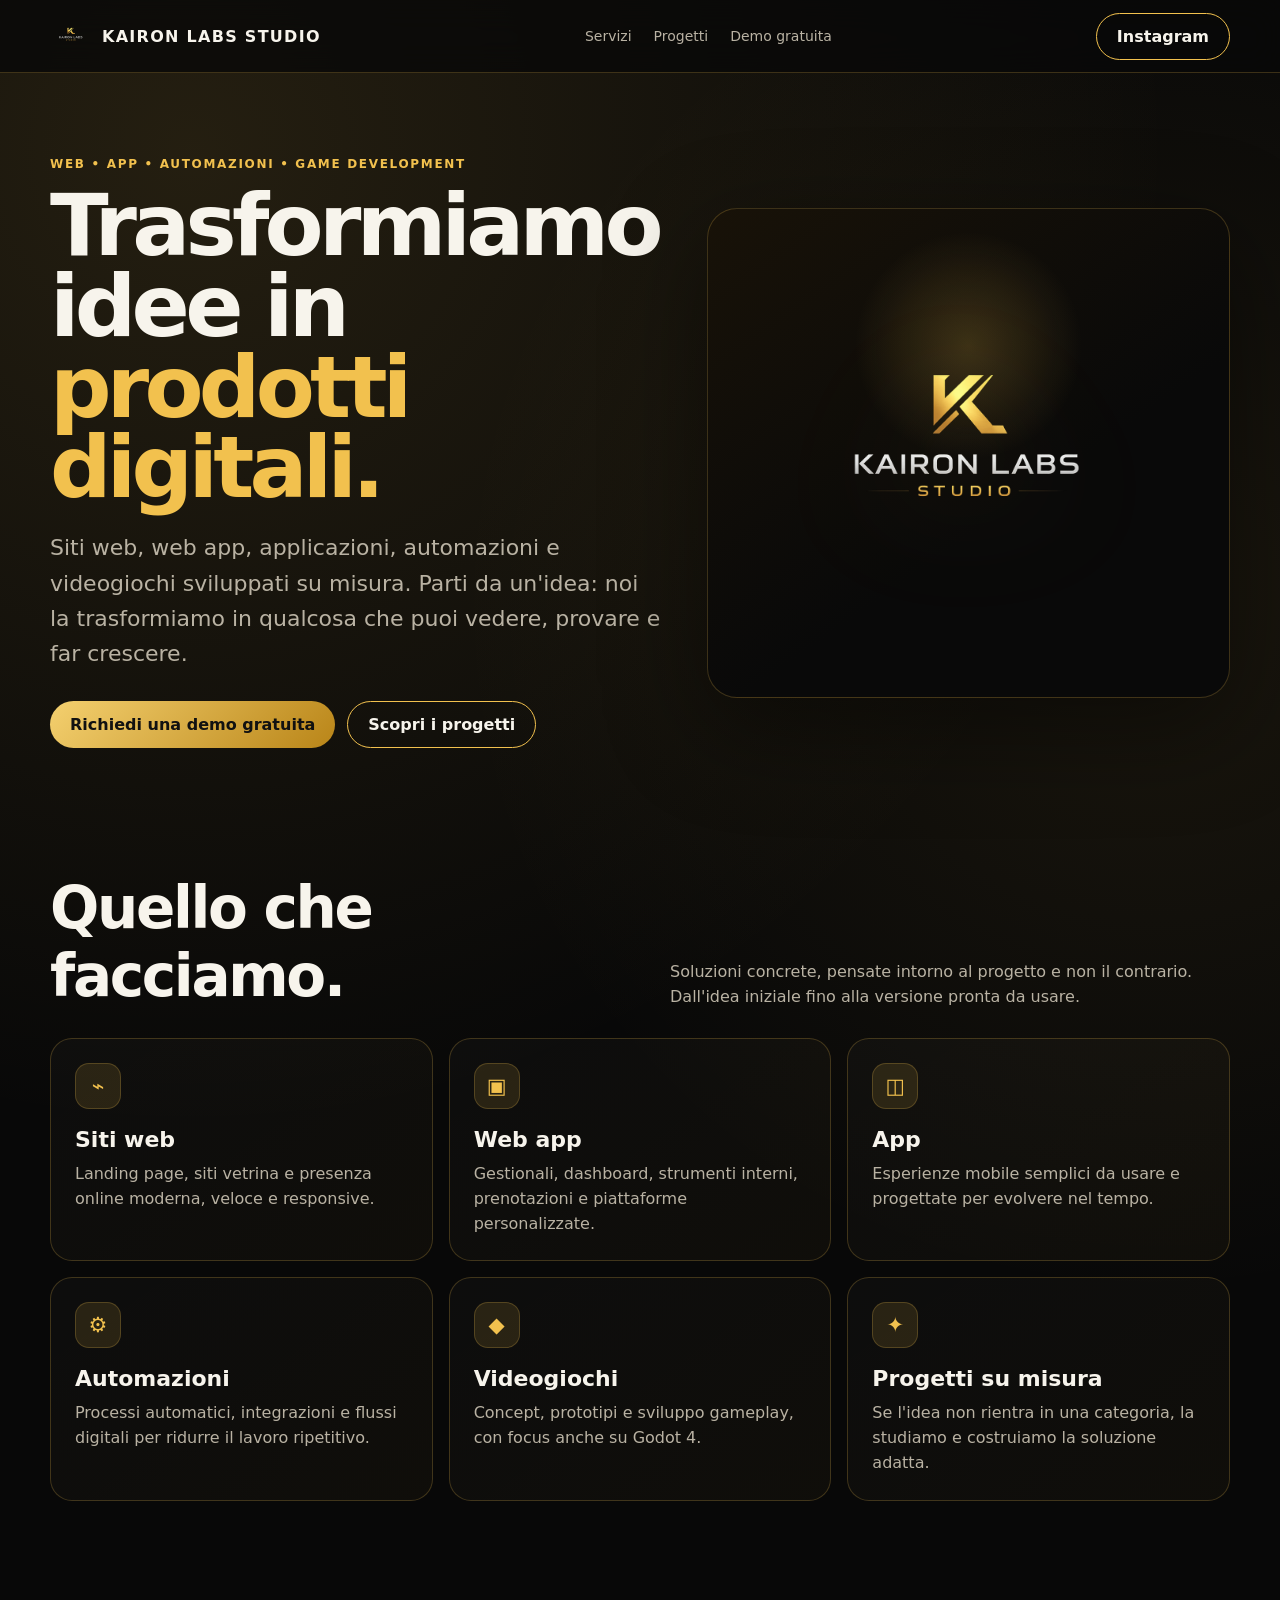
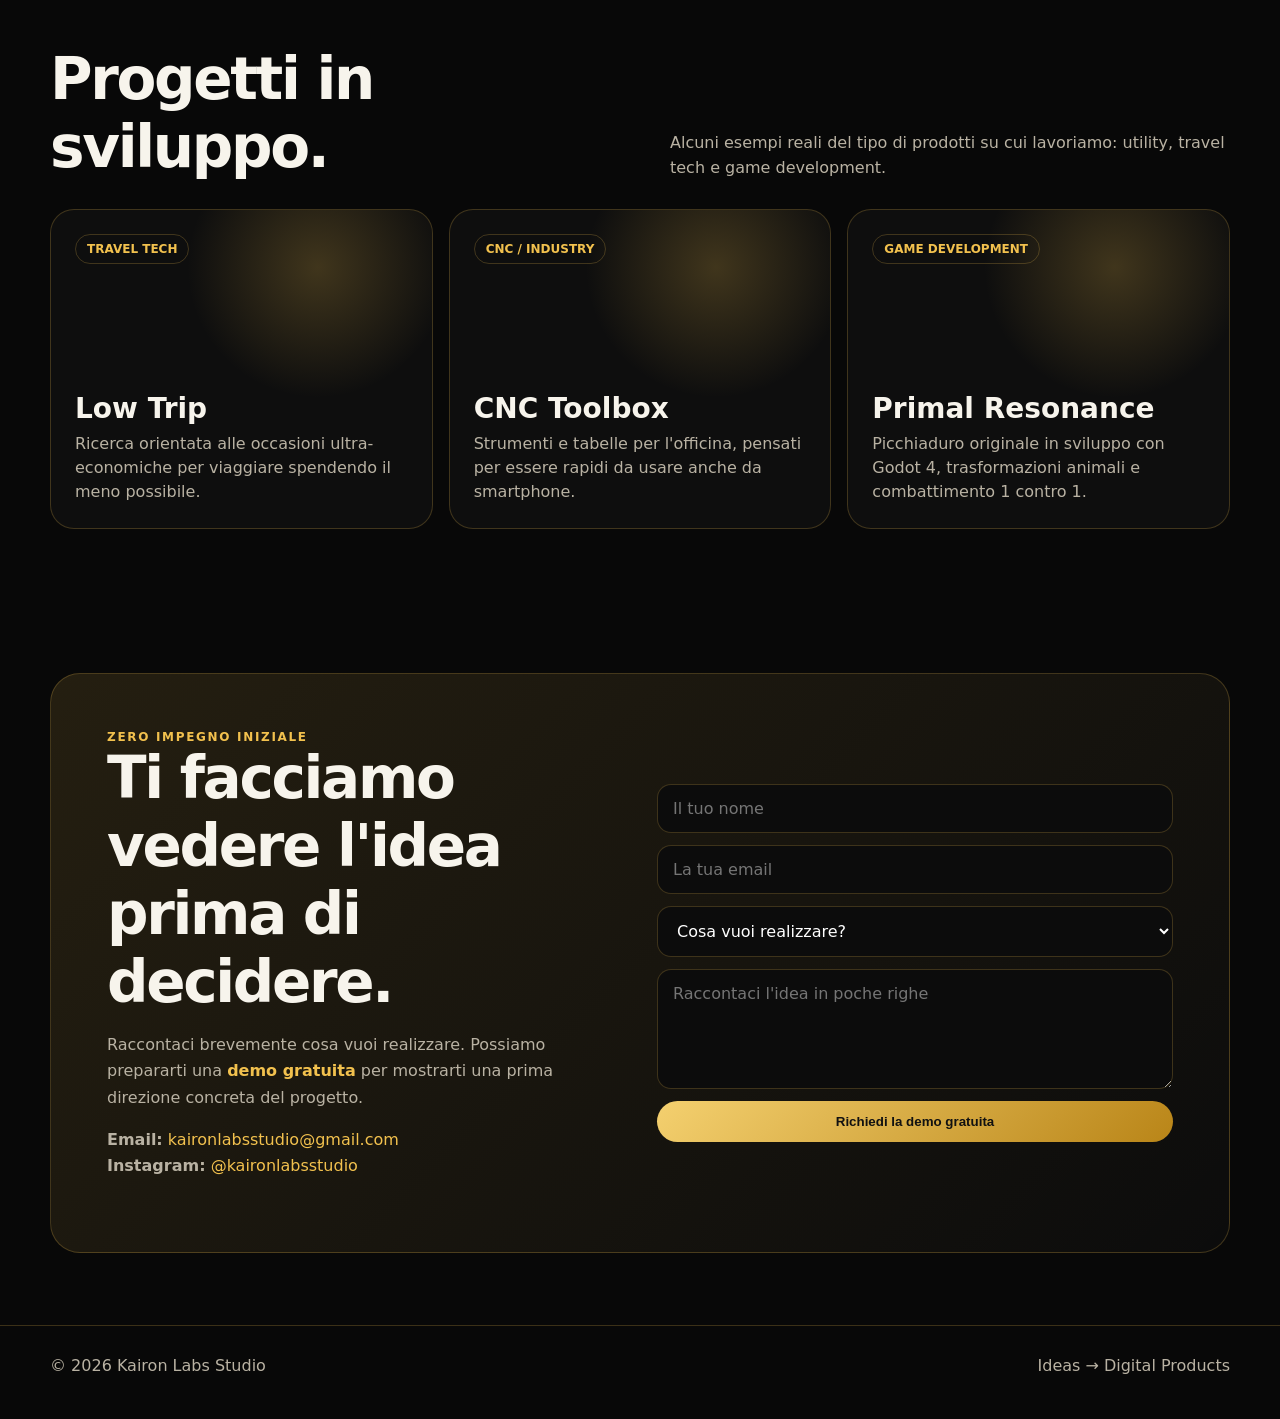
==== index.html @ 310b8642 "Add files via upload" ====
<!doctype html>
<html lang="it">
<head>
<meta charset="utf-8">
<meta name="viewport" content="width=device-width,initial-scale=1,viewport-fit=cover">
<meta name="theme-color" content="#090909">
<meta name="description" content="Kairon Labs Studio realizza siti web, web app, applicazioni, automazioni digitali e videogiochi su misura. Richiedi una demo gratuita.">
<title>Kairon Labs Studio — Soluzioni digitali su misura</title>
<style>
:root{--bg:#080808;--panel:#111;--gold:#f2c14e;--gold2:#b98518;--text:#f7f4ec;--muted:#b9b2a3;--line:rgba(242,193,78,.22);--max:1180px}
*{box-sizing:border-box} html{scroll-behavior:smooth}
body{margin:0;color:var(--text);background:radial-gradient(circle at 15% 5%,rgba(242,193,78,.12),transparent 32%),radial-gradient(circle at 90% 20%,rgba(242,193,78,.08),transparent 26%),var(--bg);font-family:Inter,system-ui,-apple-system,Segoe UI,Roboto,Arial,sans-serif}
a{color:inherit;text-decoration:none} .wrap{width:min(var(--max),calc(100% - 32px));margin:auto}
header{position:sticky;top:0;z-index:20;backdrop-filter:blur(16px);background:rgba(8,8,8,.78);border-bottom:1px solid var(--line)}
nav{height:72px;display:flex;align-items:center;justify-content:space-between;gap:18px}
.brand{display:flex;align-items:center;gap:10px;font-weight:900;letter-spacing:.08em} .brand img{width:42px;height:42px;object-fit:contain}
.navlinks{display:flex;gap:22px;color:var(--muted);font-size:14px} .navlinks a:hover{color:var(--gold)}
.btn{display:inline-flex;align-items:center;justify-content:center;gap:8px;border:1px solid var(--gold);border-radius:999px;padding:13px 20px;font-weight:800;transition:.2s;background:transparent;color:var(--text);cursor:pointer}
.btn.primary{background:linear-gradient(135deg,#f4d06f,#b98518);color:#111;border:none} .btn:hover{transform:translateY(-2px);box-shadow:0 12px 34px rgba(242,193,78,.18)}
.hero{padding:84px 0 54px;display:grid;grid-template-columns:1.08fr .92fr;gap:44px;align-items:center}
.eyebrow{color:var(--gold);font-weight:900;letter-spacing:.14em;text-transform:uppercase;font-size:12px}
h1{font-size:clamp(46px,7vw,86px);line-height:.94;margin:14px 0 22px;letter-spacing:-.055em} h1 span{color:var(--gold)}
.lead{font-size:clamp(18px,2vw,22px);line-height:1.6;color:var(--muted);max-width:700px}
.actions{display:flex;flex-wrap:wrap;gap:12px;margin-top:30px}
.hero-card{min-height:490px;border:1px solid var(--line);border-radius:30px;position:relative;overflow:hidden;background:radial-gradient(circle at 50% 28%,rgba(242,193,78,.2),transparent 26%),linear-gradient(145deg,#181208,#090909 60%);display:flex;align-items:center;justify-content:center;padding:35px;box-shadow:0 30px 100px rgba(0,0,0,.45)}
.hero-card img{width:min(90%,430px);filter:drop-shadow(0 24px 60px rgba(242,193,78,.18))}
section{padding:72px 0} .section-title{display:flex;justify-content:space-between;align-items:end;gap:24px;margin-bottom:28px}
h2{font-size:clamp(34px,5vw,58px);margin:0;letter-spacing:-.04em} .section-title p{max-width:560px;color:var(--muted);line-height:1.6;margin:0}
.grid{display:grid;grid-template-columns:repeat(3,1fr);gap:16px} .card{border:1px solid var(--line);border-radius:22px;padding:24px;background:linear-gradient(145deg,rgba(255,255,255,.025),rgba(242,193,78,.035));min-height:210px}
.icon{width:46px;height:46px;border-radius:14px;background:rgba(242,193,78,.12);border:1px solid var(--line);display:grid;place-items:center;color:var(--gold);font-size:21px;margin-bottom:18px}
.card h3{margin:0 0 10px;font-size:22px} .card p{margin:0;color:var(--muted);line-height:1.55}
.projects{display:grid;grid-template-columns:repeat(3,1fr);gap:16px} .project{border-radius:24px;min-height:320px;padding:24px;display:flex;flex-direction:column;justify-content:flex-end;border:1px solid var(--line);position:relative;overflow:hidden;background:#0e0e0e}
.project:before{content:"";position:absolute;inset:0;background:radial-gradient(circle at 70% 18%,rgba(242,193,78,.22),transparent 35%)} .project>*{position:relative;z-index:1}
.tag{display:inline-flex;width:max-content;border:1px solid var(--line);color:var(--gold);border-radius:999px;padding:7px 11px;font-size:12px;font-weight:900;margin-bottom:auto}
.project h3{font-size:28px;margin:0 0 7px} .project p{color:var(--muted);line-height:1.5;margin:0}
.demo{border:1px solid var(--line);border-radius:30px;padding:clamp(26px,5vw,56px);background:linear-gradient(135deg,rgba(242,193,78,.12),rgba(255,255,255,.02));display:grid;grid-template-columns:1fr 1fr;gap:34px;align-items:center}
.demo p{color:var(--muted);line-height:1.65} form{display:grid;gap:12px}
input,textarea,select{width:100%;border:1px solid var(--line);background:#0c0c0c;color:white;border-radius:14px;padding:14px 15px;font:inherit;outline:none} textarea{min-height:120px;resize:vertical}
input:focus,textarea:focus,select:focus{border-color:var(--gold)} footer{border-top:1px solid var(--line);padding:30px 0 44px;color:var(--muted)}
.footerrow{display:flex;justify-content:space-between;gap:20px;flex-wrap:wrap} .gold{color:var(--gold)}
@media(max-width:850px){.navlinks{display:none}.hero{grid-template-columns:1fr;padding-top:54px}.hero-card{min-height:340px}.grid,.projects{grid-template-columns:1fr}.demo{grid-template-columns:1fr}.section-title{display:block}.section-title p{margin-top:12px}}
</style>
</head>
<body>
<header><div class="wrap"><nav>
<a class="brand" href="#top"><img src="[data-uri]" alt="Kairon Labs Studio"><span>KAIRON LABS STUDIO</span></a>
<div class="navlinks"><a href="#servizi">Servizi</a><a href="#progetti">Progetti</a><a href="#demo">Demo gratuita</a></div>
<a class="btn" href="https://www.instagram.com/kaironlabsstudio/" target="_blank" rel="noopener">Instagram</a>
</nav></div></header>

<main id="top">
<div class="wrap hero">
<div>
<div class="eyebrow">Web • App • Automazioni • Game Development</div>
<h1>Trasformiamo idee in <span>prodotti digitali.</span></h1>
<p class="lead">Siti web, web app, applicazioni, automazioni e videogiochi sviluppati su misura. Parti da un'idea: noi la trasformiamo in qualcosa che puoi vedere, provare e far crescere.</p>
<div class="actions"><a class="btn primary" href="#demo">Richiedi una demo gratuita</a><a class="btn" href="#progetti">Scopri i progetti</a></div>
</div>
<div class="hero-card"><img src="[data-uri]" alt="Logo Kairon Labs Studio"></div>
</div>

<section id="servizi"><div class="wrap">
<div class="section-title"><h2>Quello che facciamo.</h2><p>Soluzioni concrete, pensate intorno al progetto e non il contrario. Dall'idea iniziale fino alla versione pronta da usare.</p></div>
<div class="grid">
<article class="card"><div class="icon">⌁</div><h3>Siti web</h3><p>Landing page, siti vetrina e presenza online moderna, veloce e responsive.</p></article>
<article class="card"><div class="icon">▣</div><h3>Web app</h3><p>Gestionali, dashboard, strumenti interni, prenotazioni e piattaforme personalizzate.</p></article>
<article class="card"><div class="icon">◫</div><h3>App</h3><p>Esperienze mobile semplici da usare e progettate per evolvere nel tempo.</p></article>
<article class="card"><div class="icon">⚙</div><h3>Automazioni</h3><p>Processi automatici, integrazioni e flussi digitali per ridurre il lavoro ripetitivo.</p></article>
<article class="card"><div class="icon">◆</div><h3>Videogiochi</h3><p>Concept, prototipi e sviluppo gameplay, con focus anche su Godot 4.</p></article>
<article class="card"><div class="icon">✦</div><h3>Progetti su misura</h3><p>Se l'idea non rientra in una categoria, la studiamo e costruiamo la soluzione adatta.</p></article>
</div></div></section>

<section id="progetti"><div class="wrap">
<div class="section-title"><h2>Progetti in sviluppo.</h2><p>Alcuni esempi reali del tipo di prodotti su cui lavoriamo: utility, travel tech e game development.</p></div>
<div class="projects">
<article class="project"><span class="tag">TRAVEL TECH</span><h3>Low Trip</h3><p>Ricerca orientata alle occasioni ultra-economiche per viaggiare spendendo il meno possibile.</p></article>
<article class="project"><span class="tag">CNC / INDUSTRY</span><h3>CNC Toolbox</h3><p>Strumenti e tabelle per l'officina, pensati per essere rapidi da usare anche da smartphone.</p></article>
<article class="project"><span class="tag">GAME DEVELOPMENT</span><h3>Primal Resonance</h3><p>Picchiaduro originale in sviluppo con Godot 4, trasformazioni animali e combattimento 1 contro 1.</p></article>
</div></div></section>

<section id="demo"><div class="wrap"><div class="demo">
<div><div class="eyebrow">Zero impegno iniziale</div><h2>Ti facciamo vedere l'idea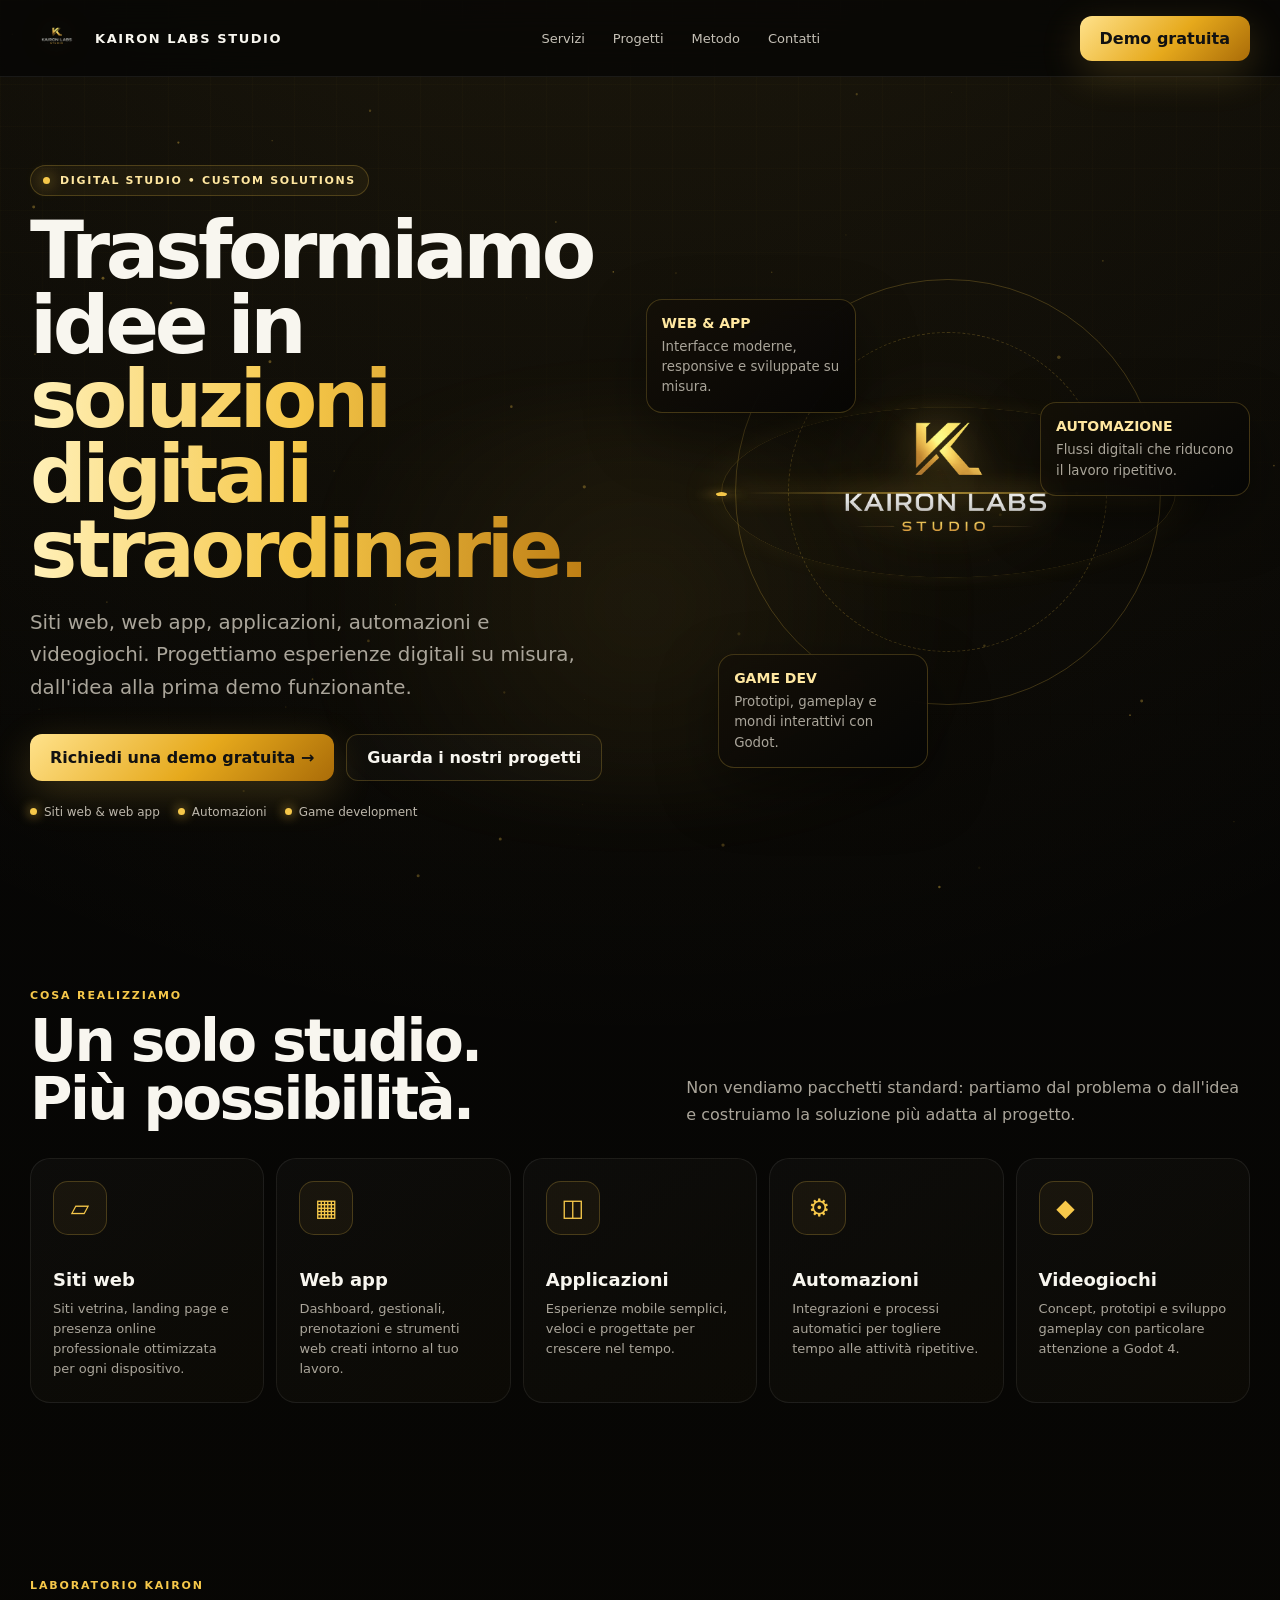
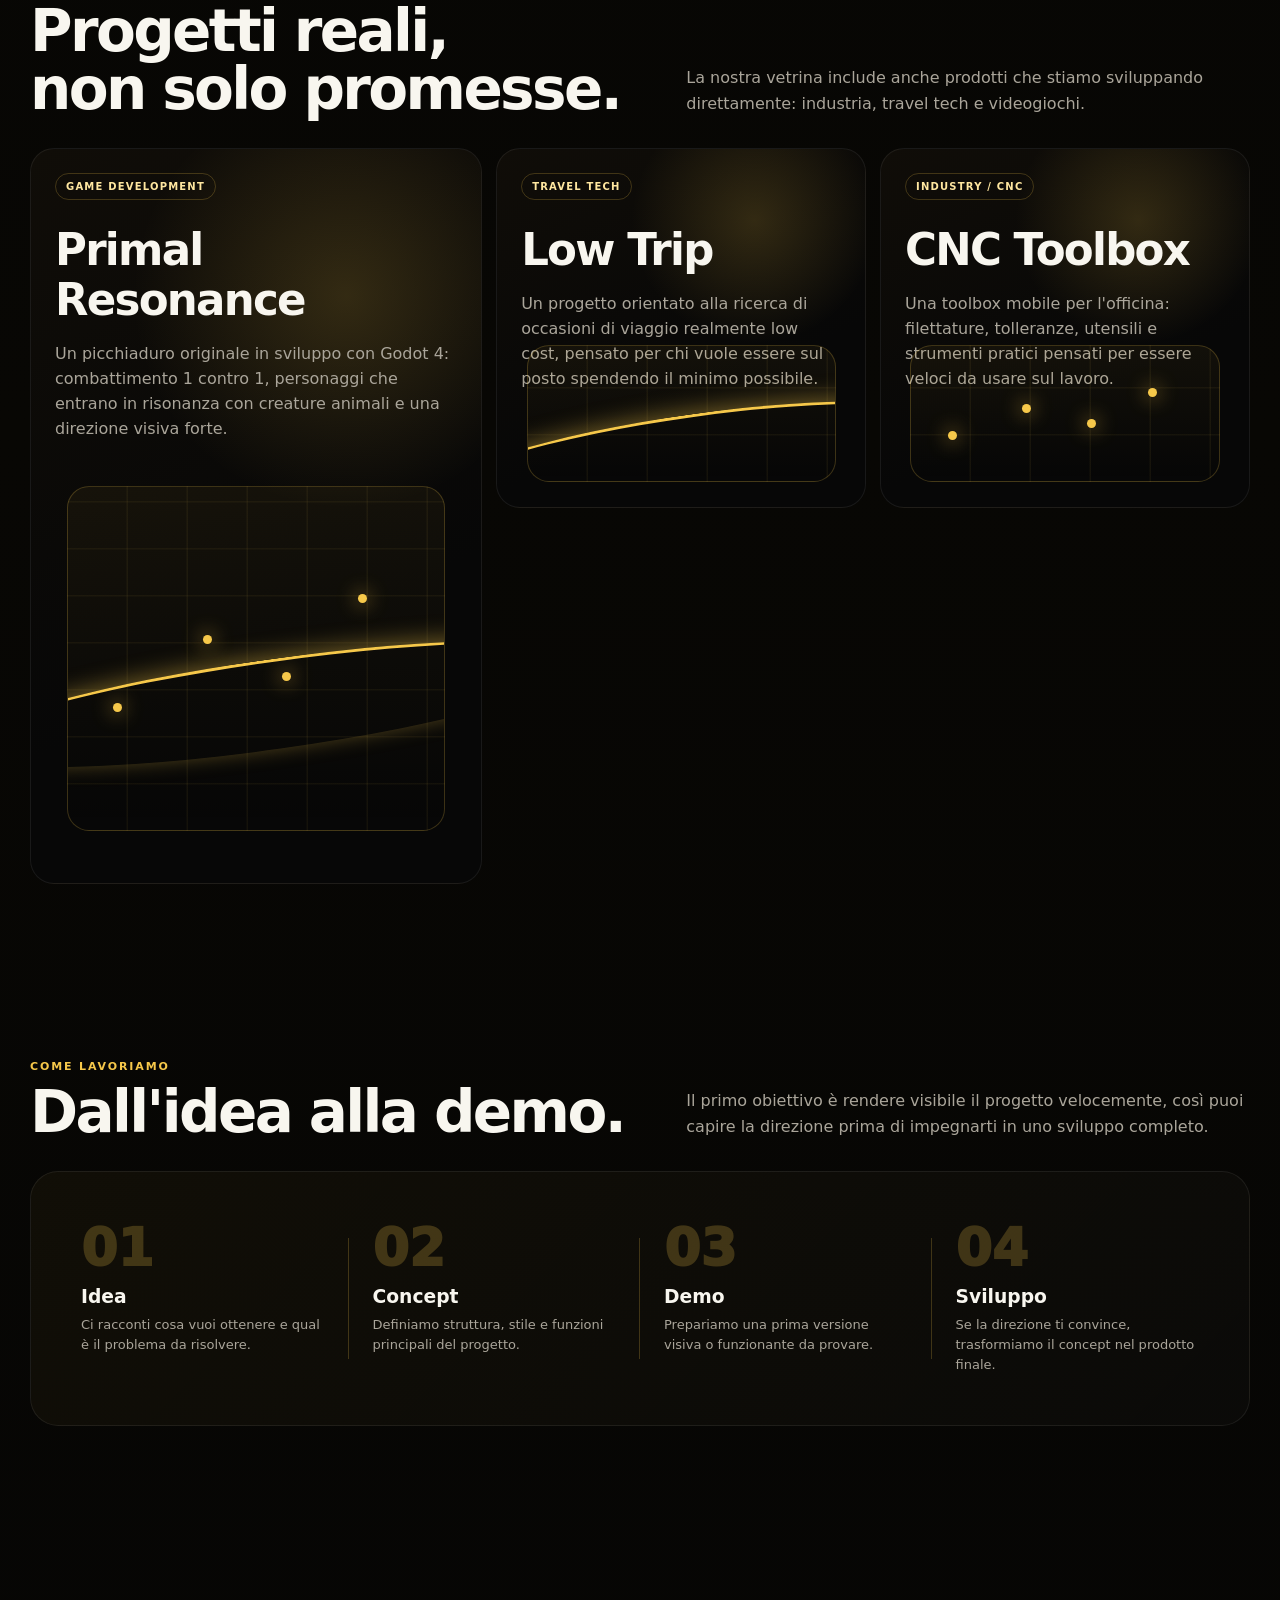
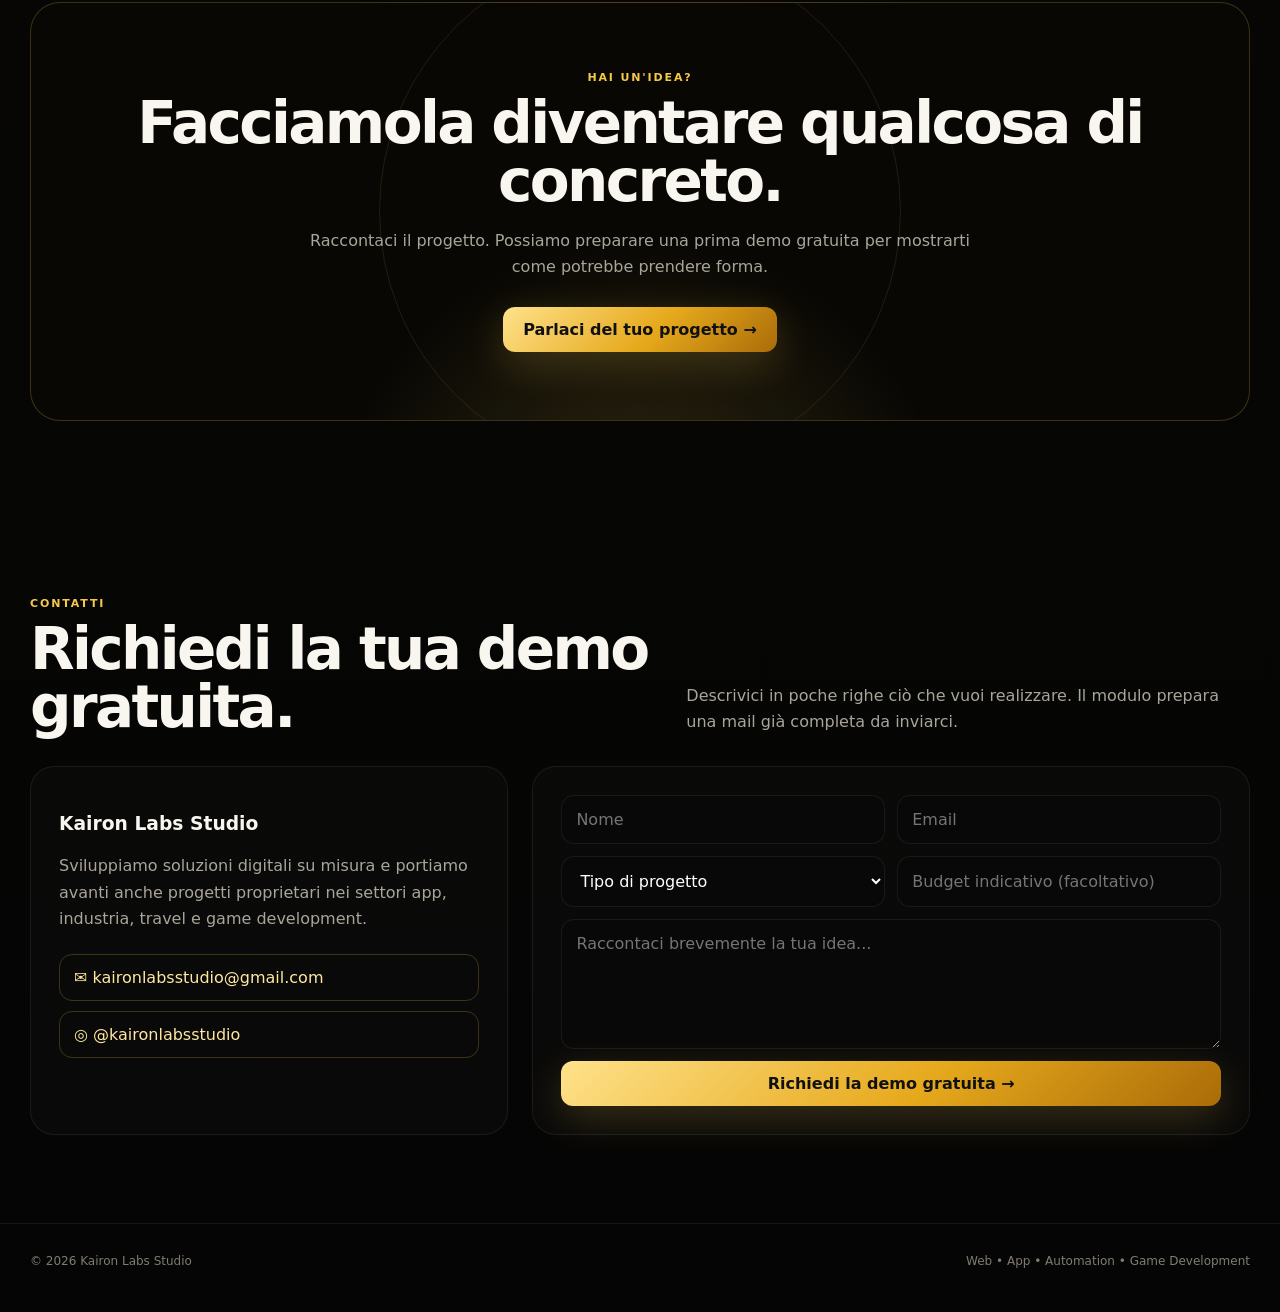
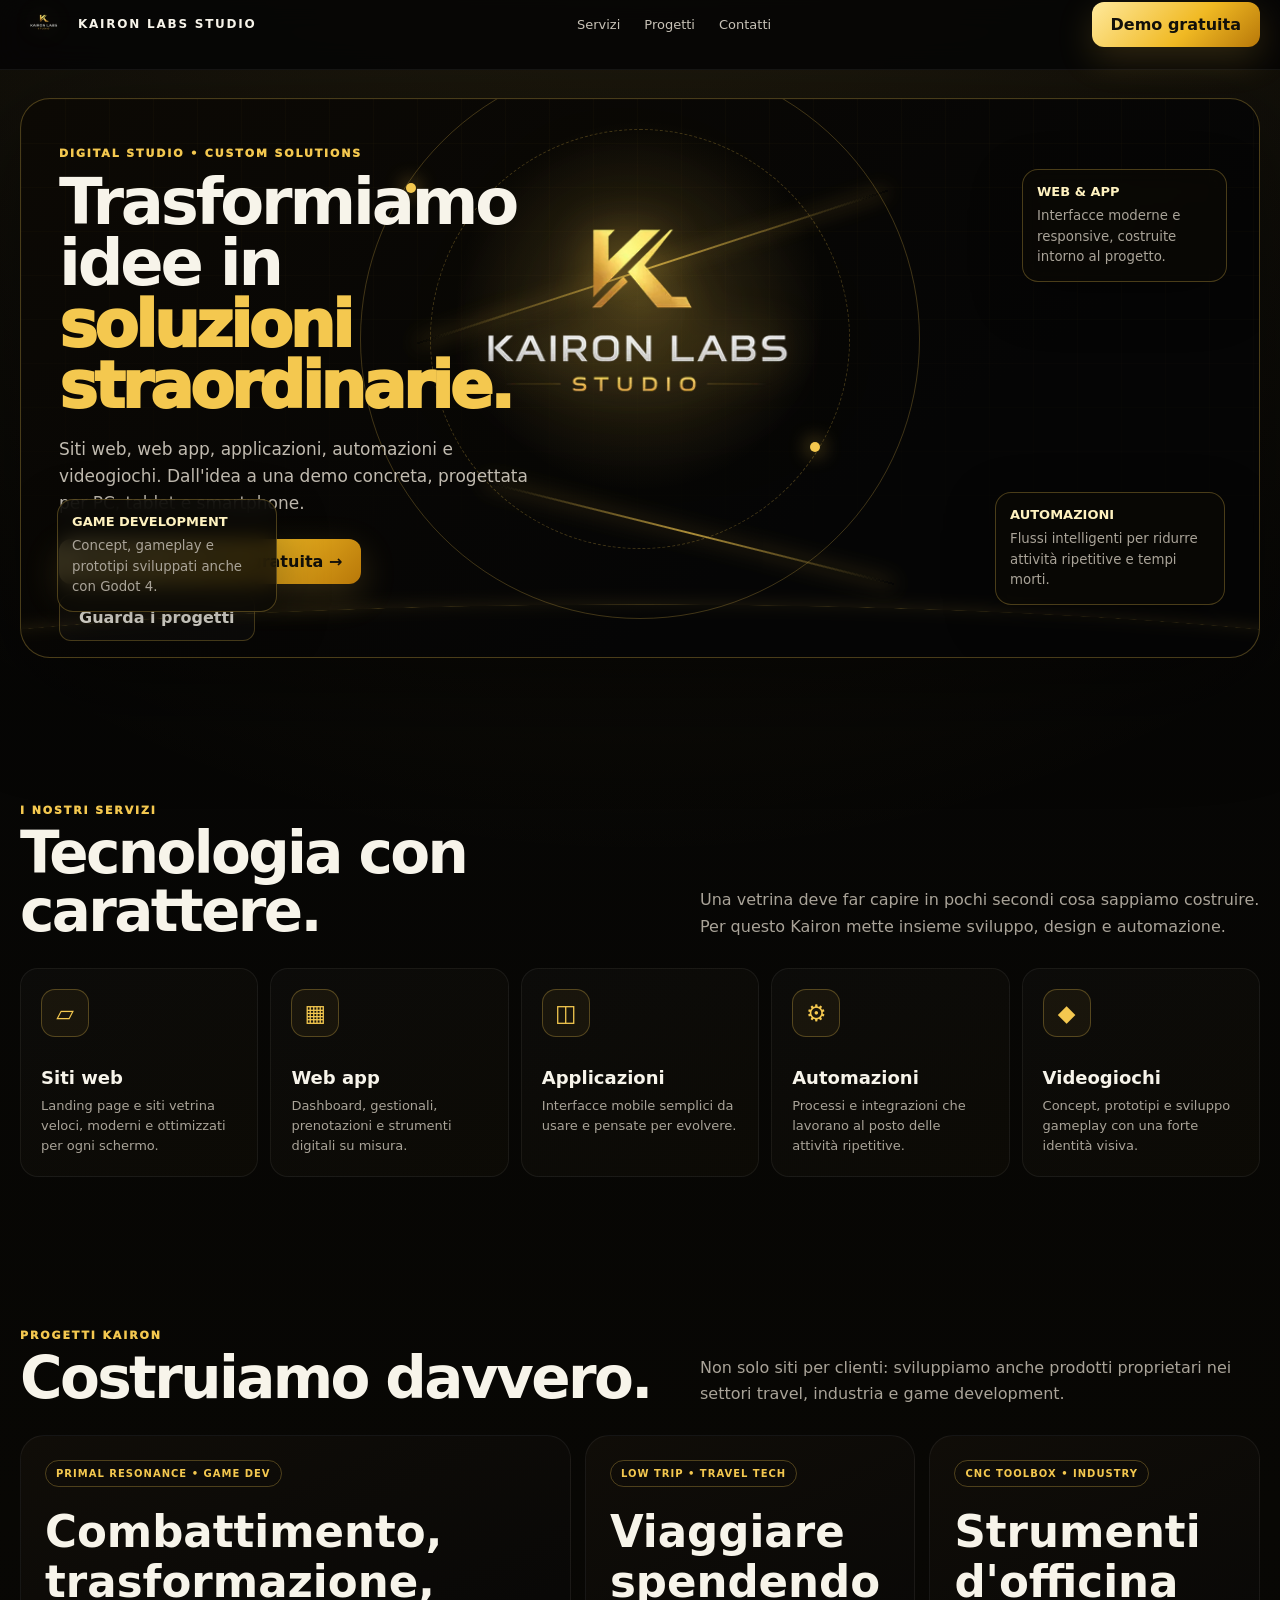
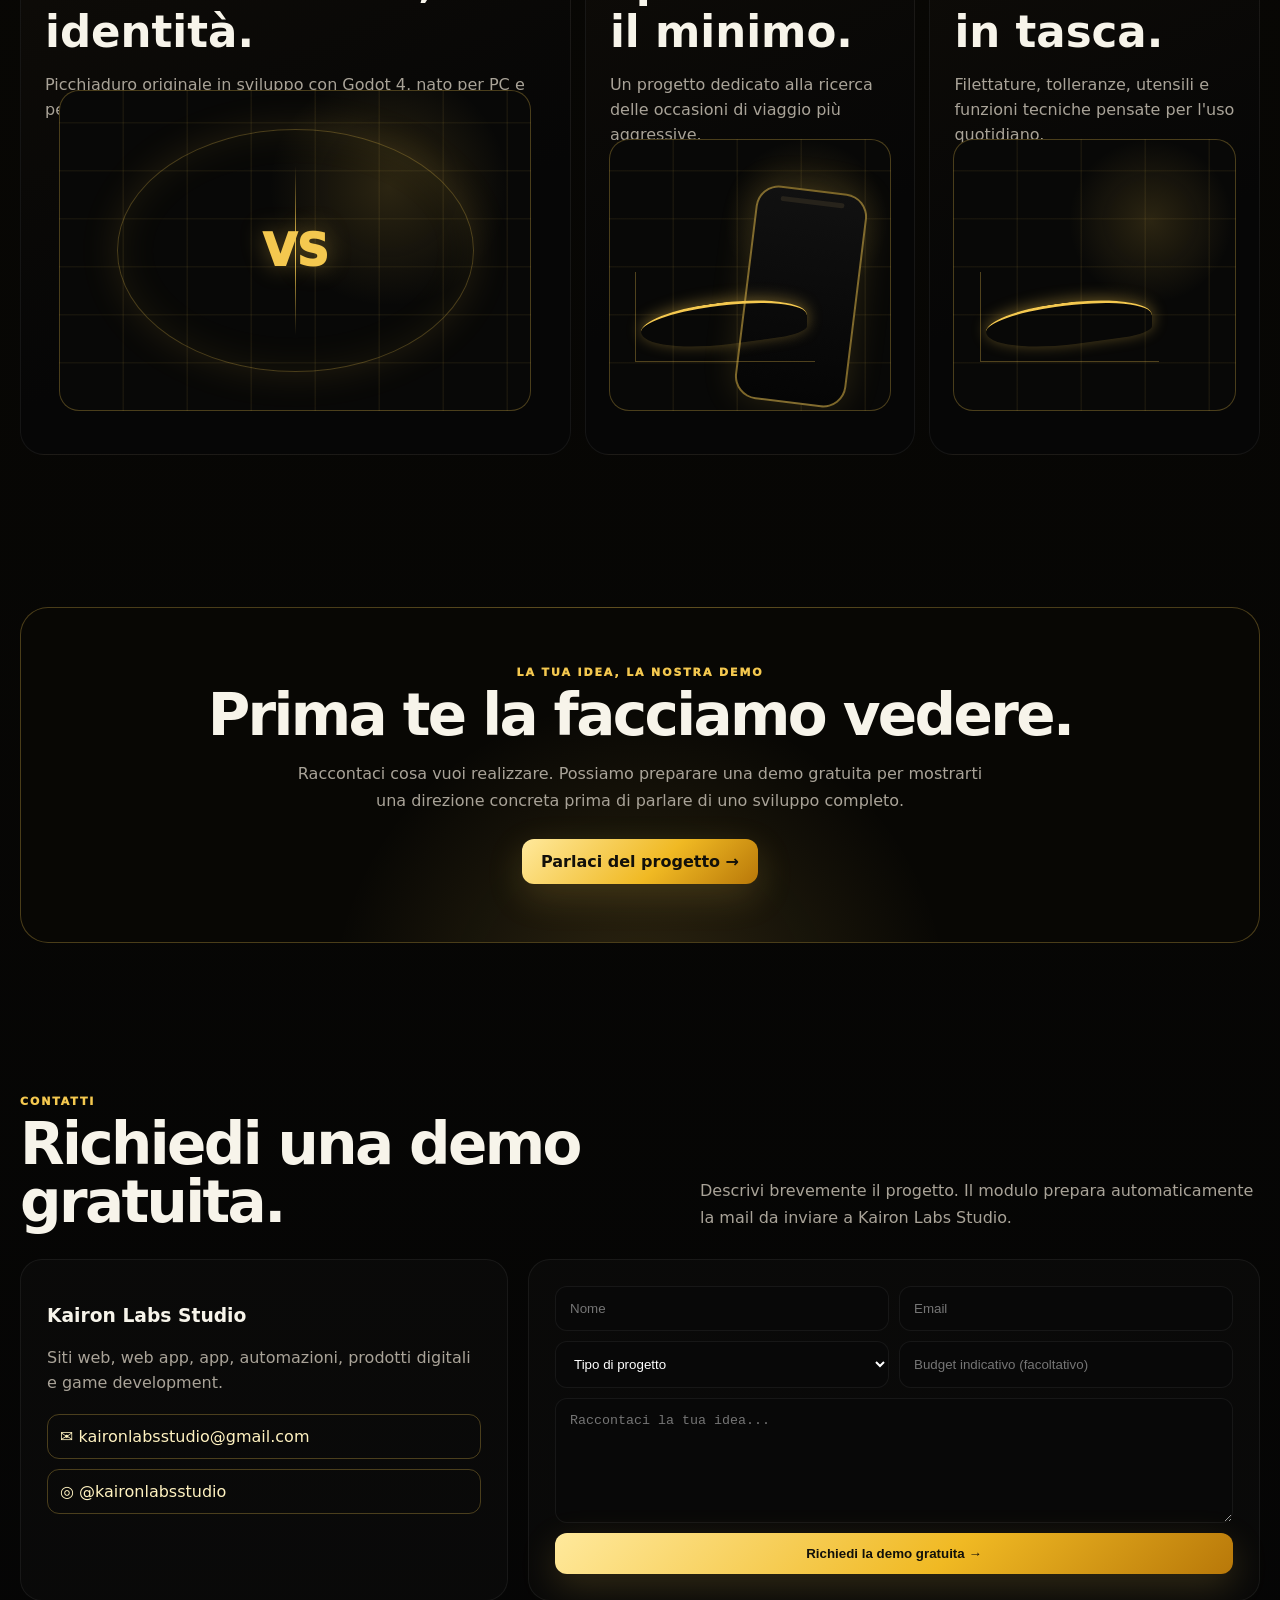
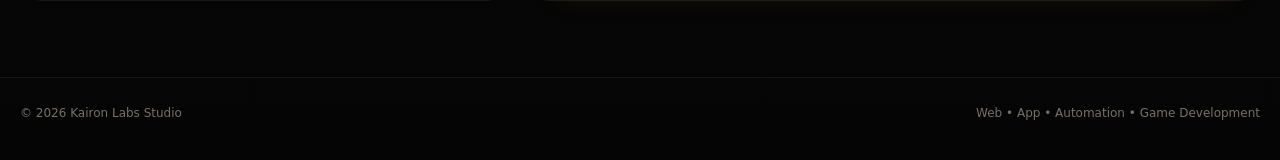
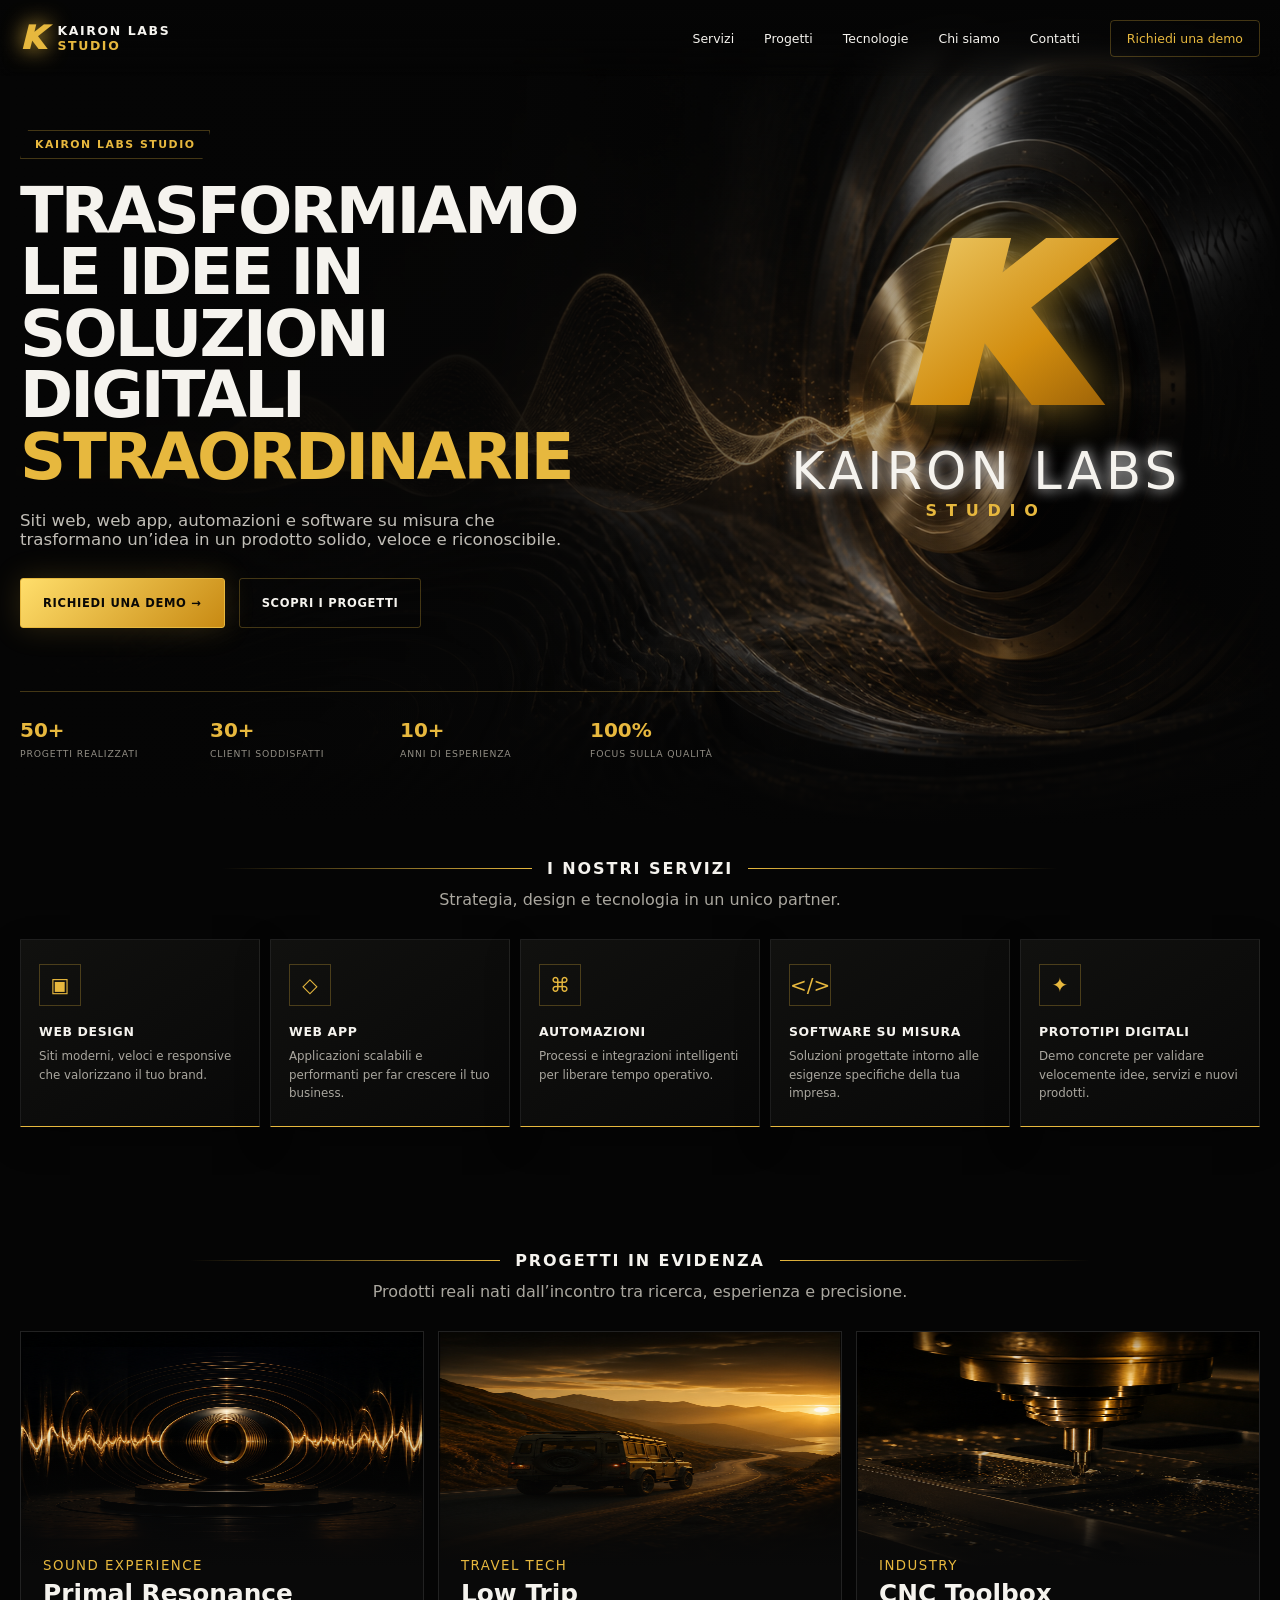
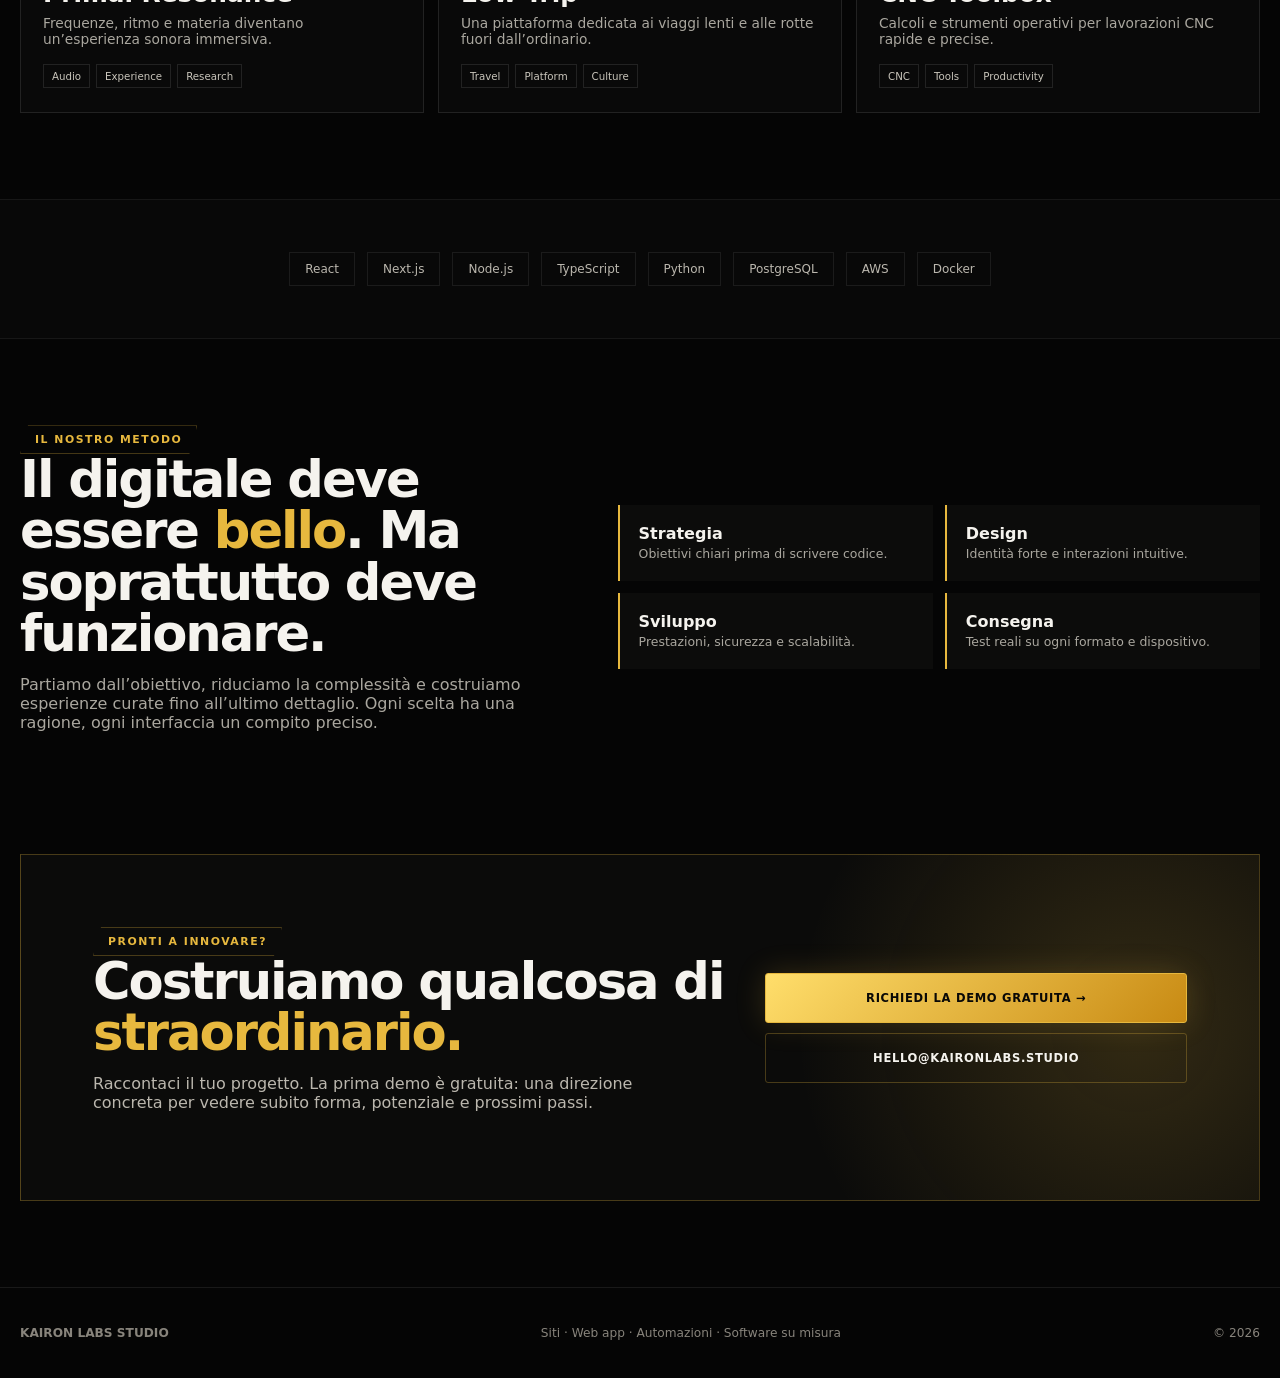
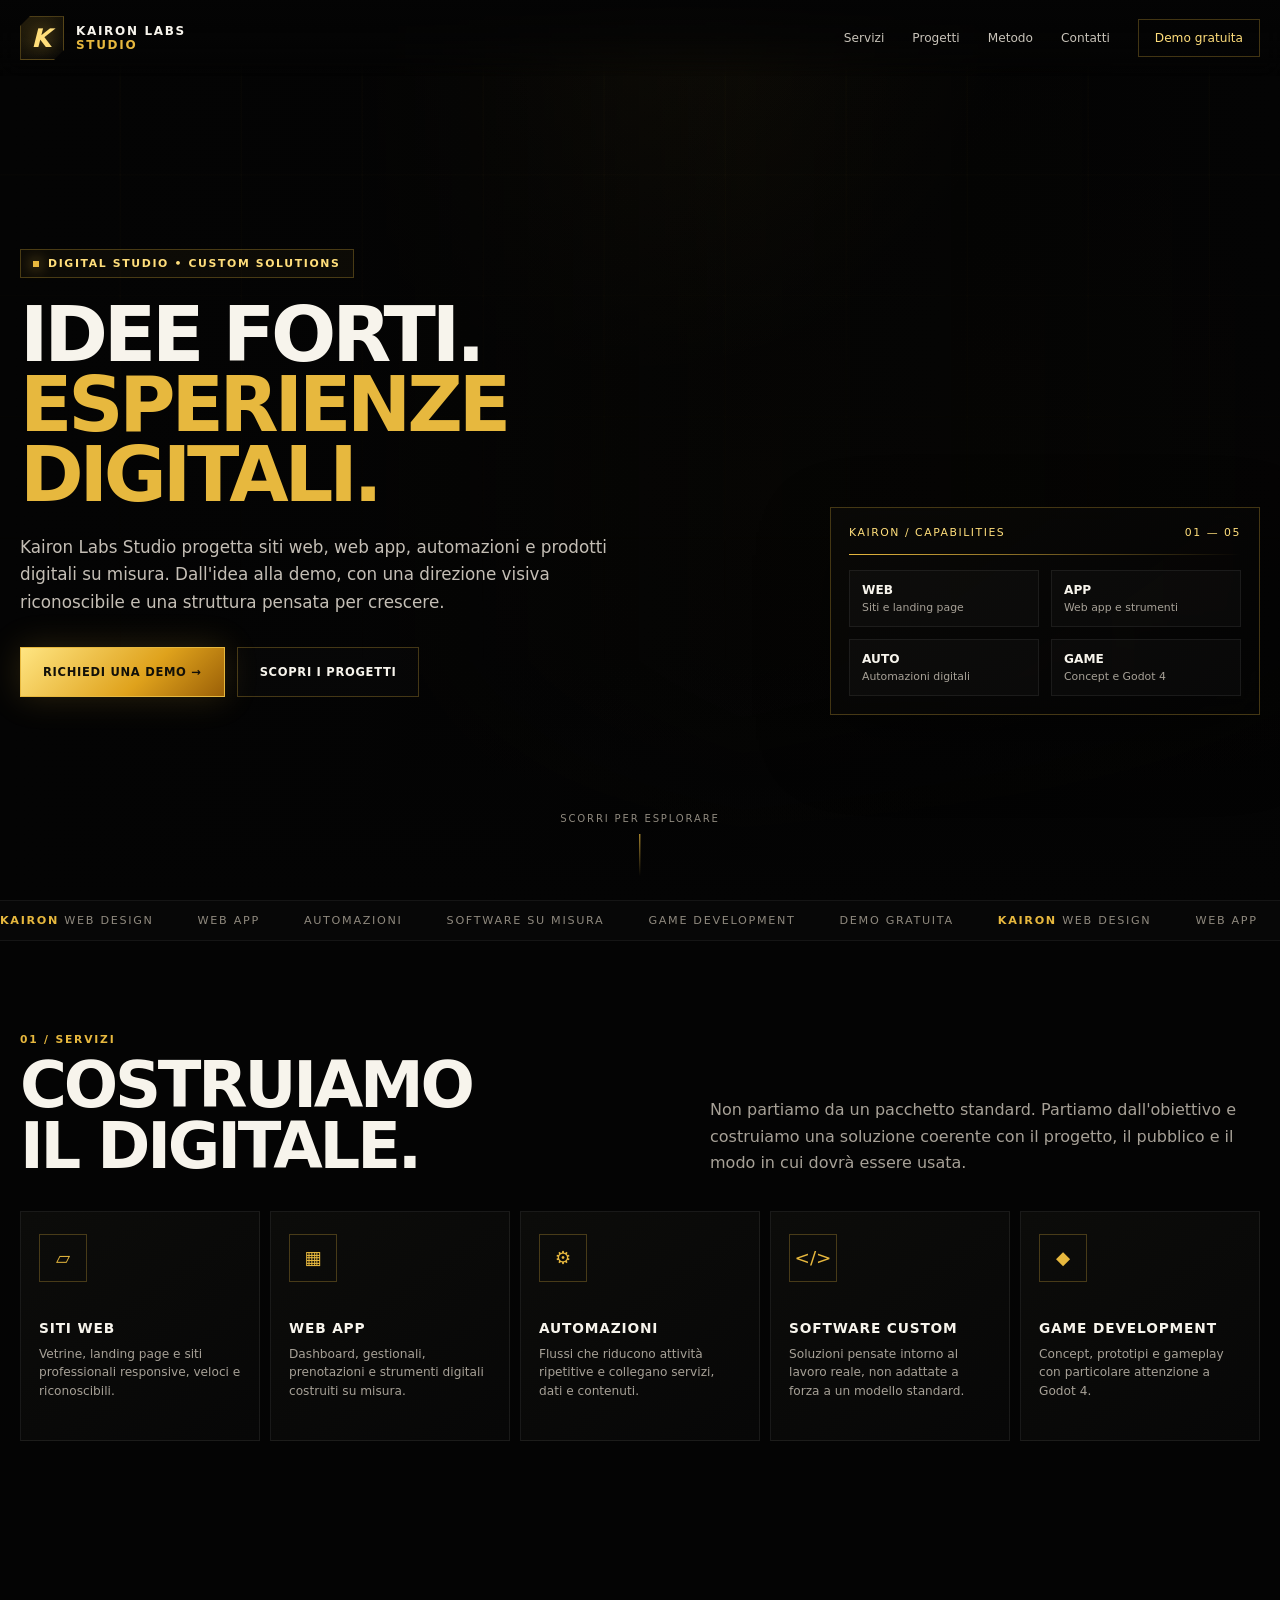
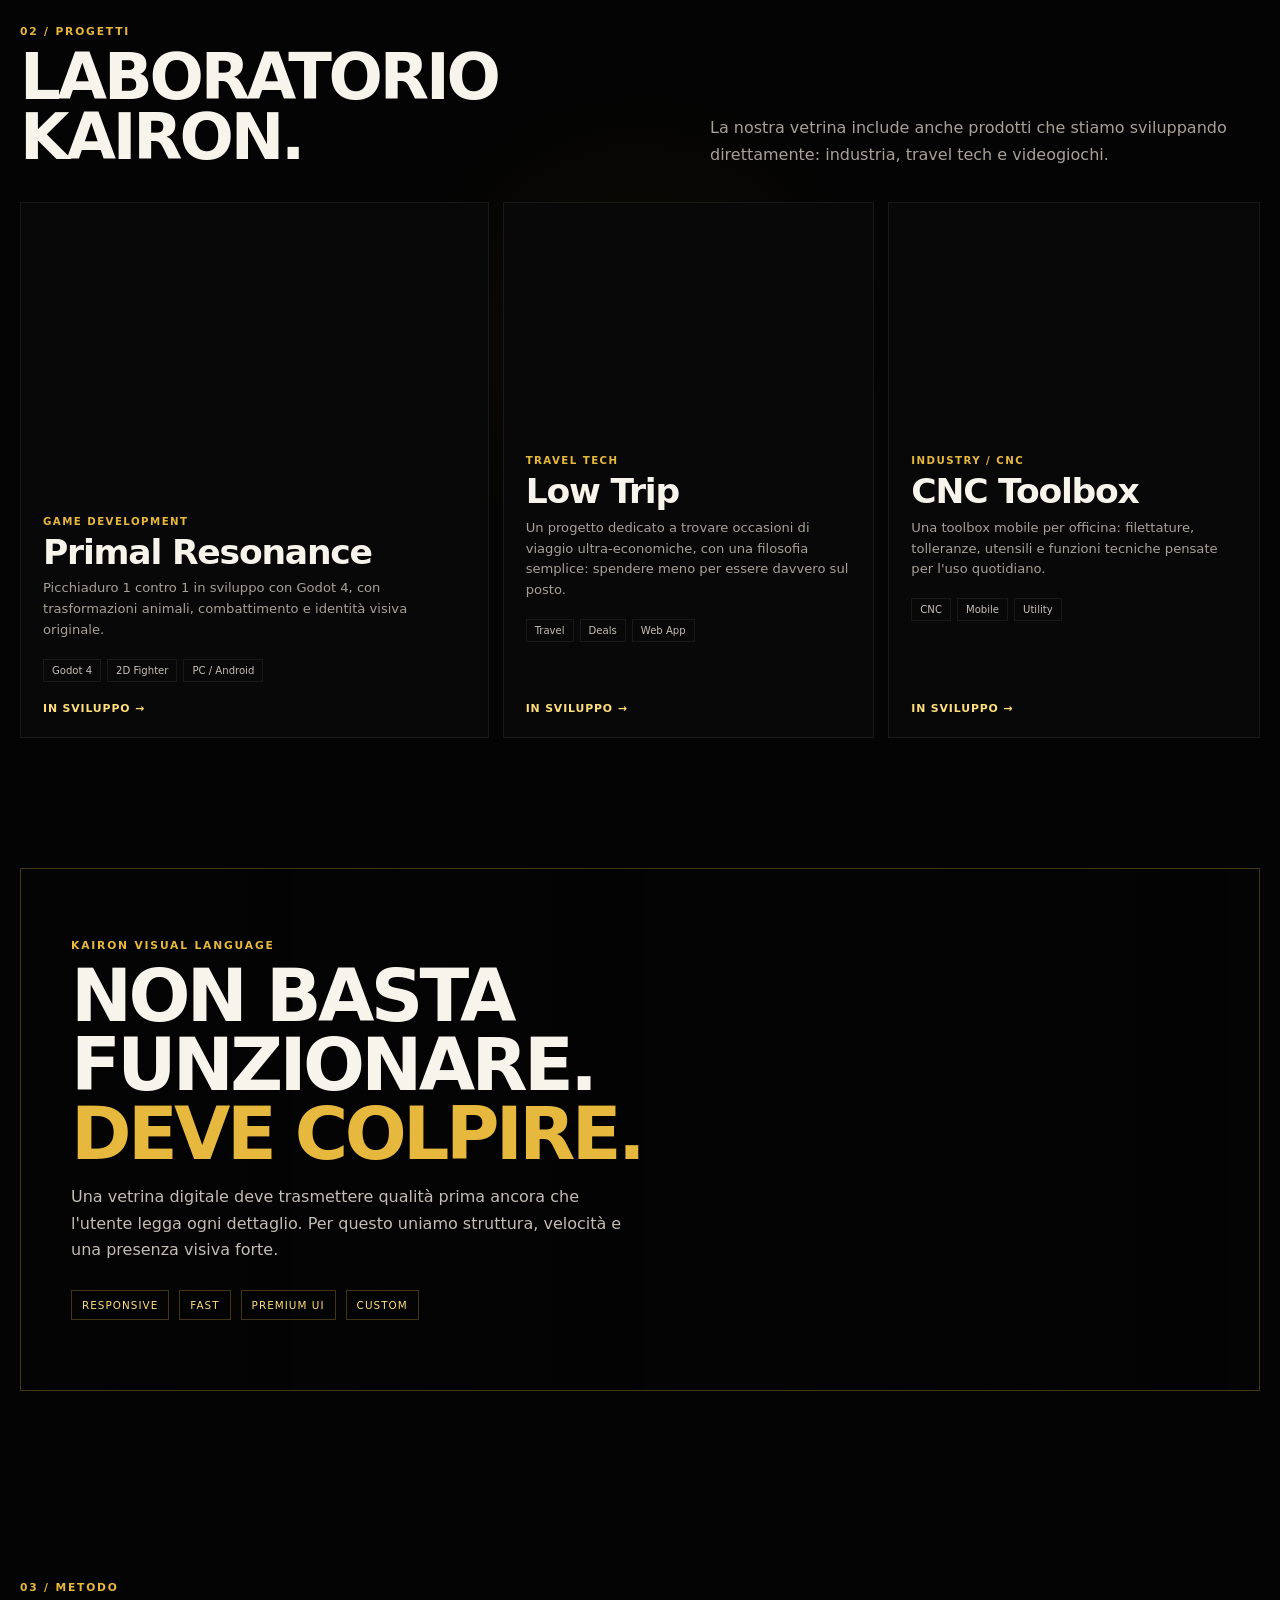
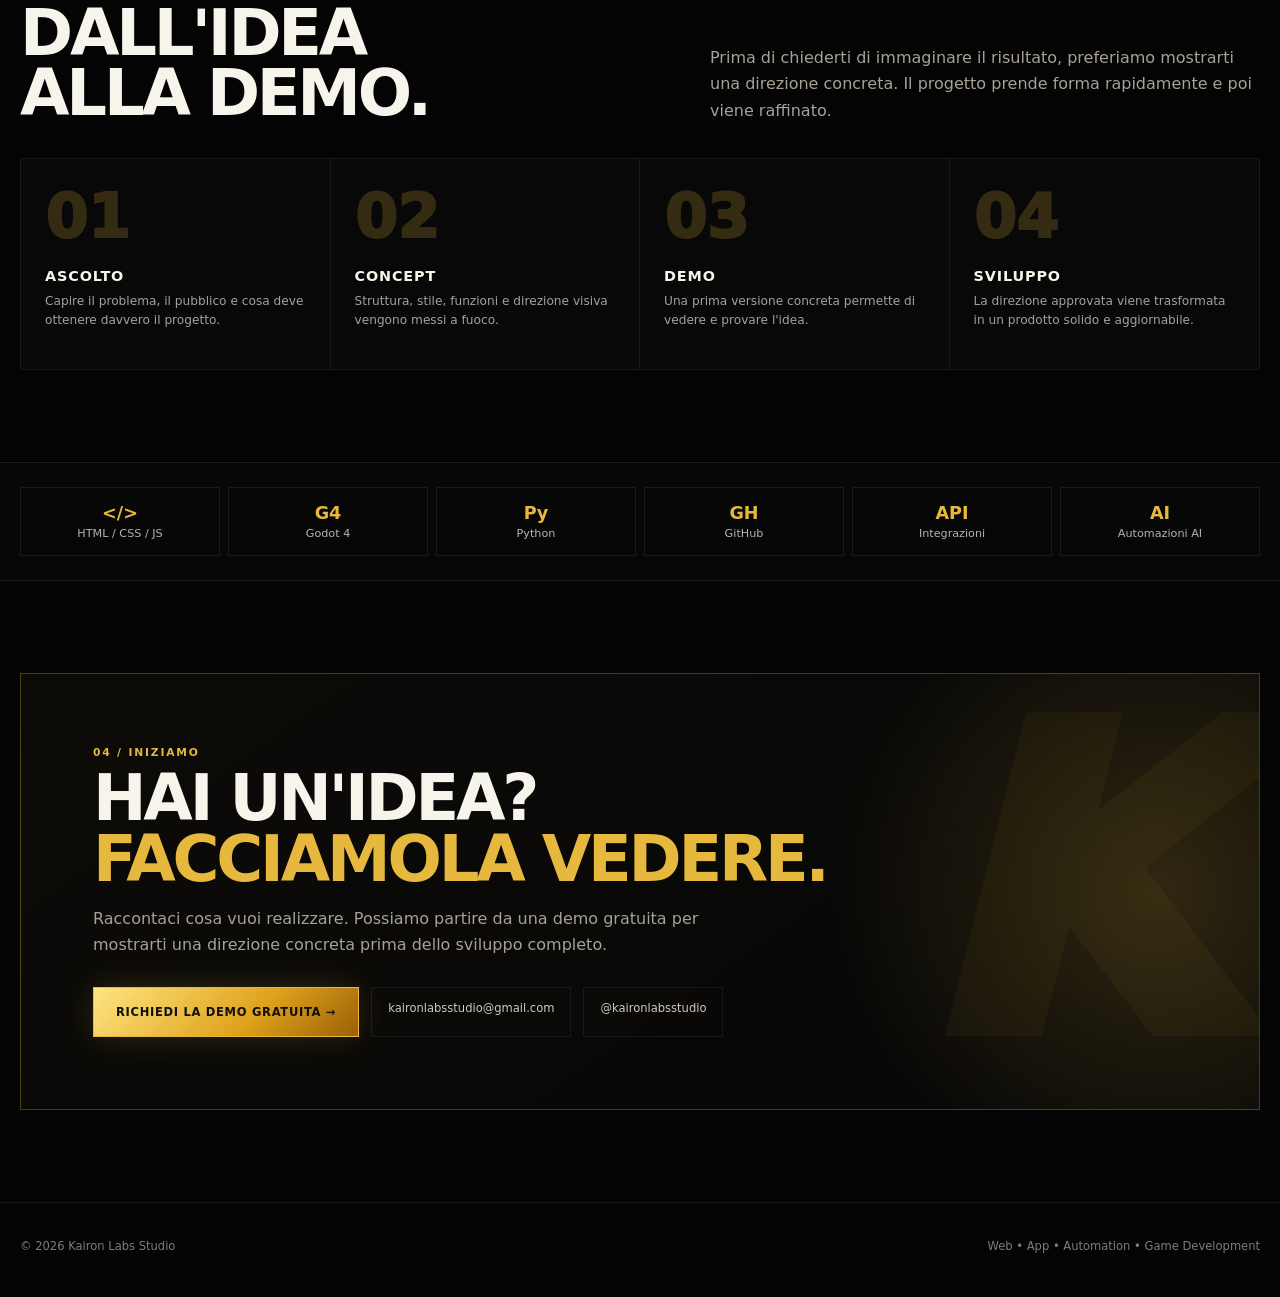
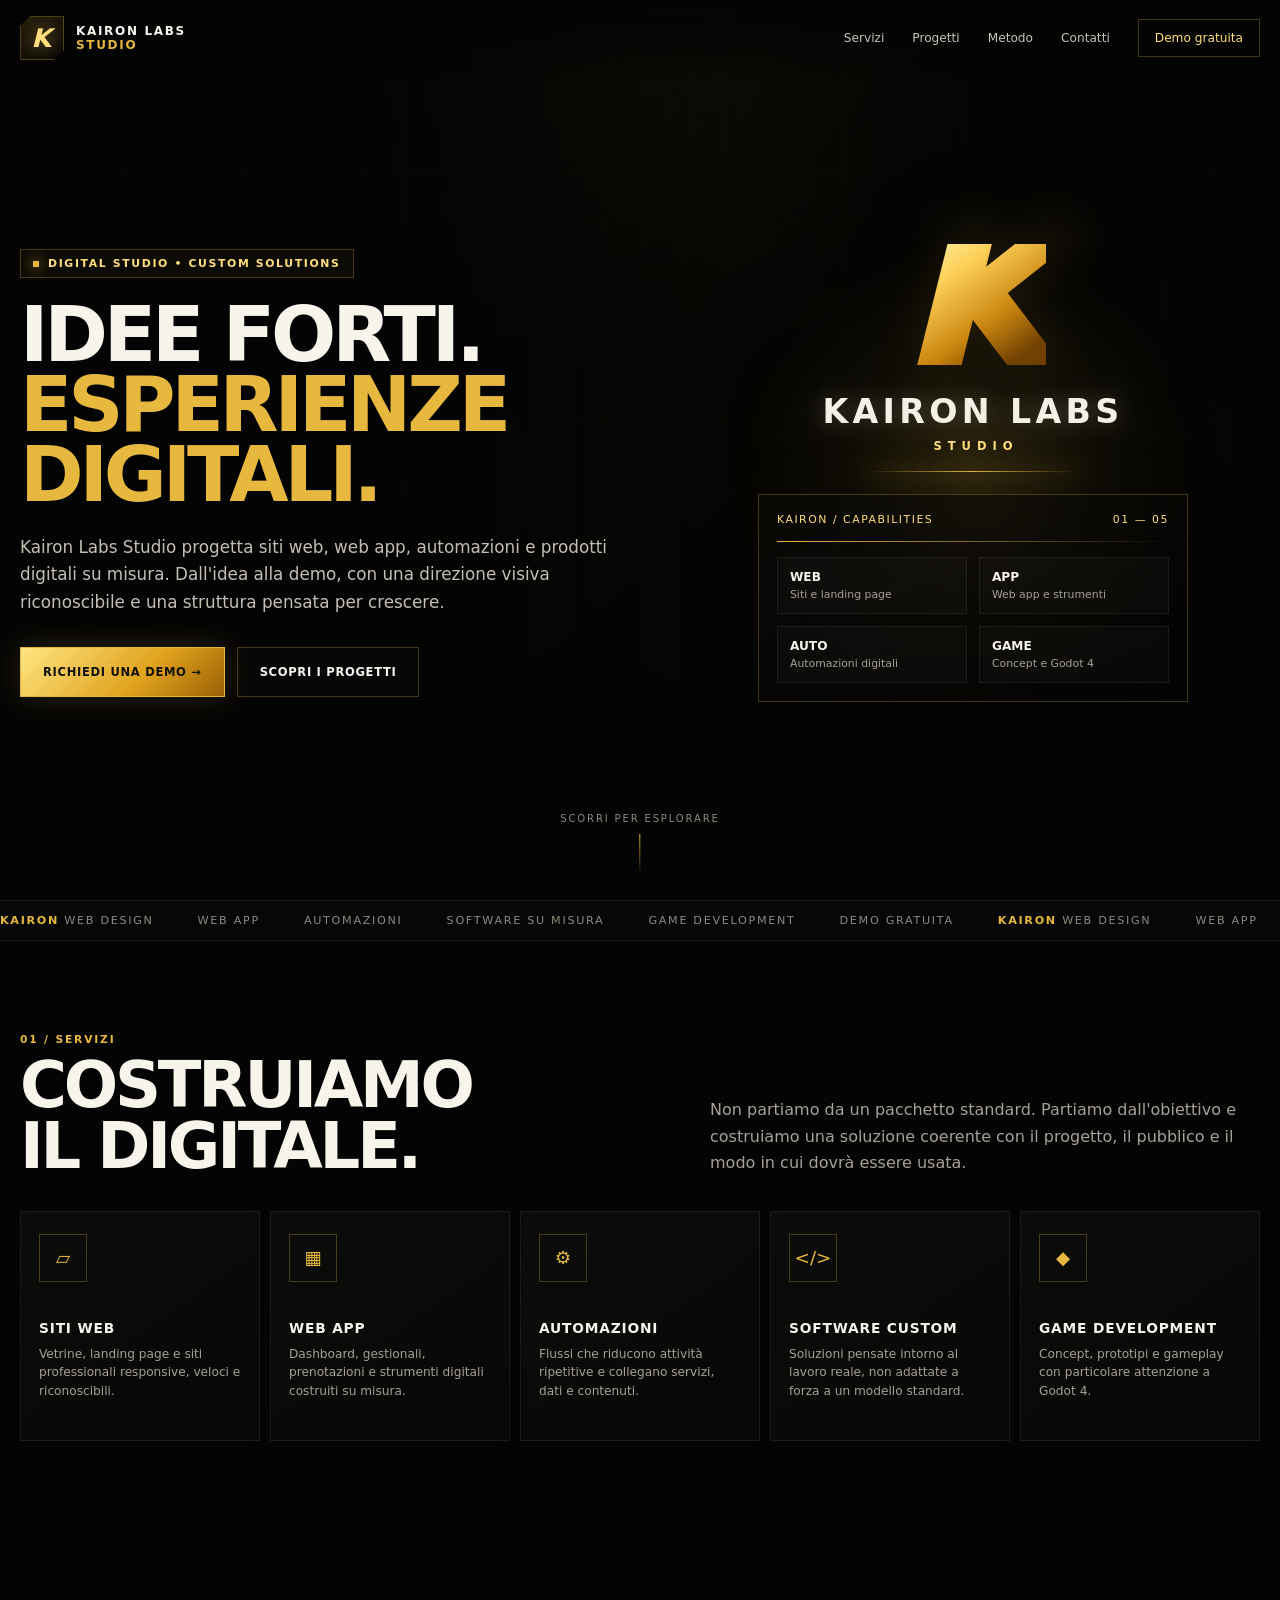
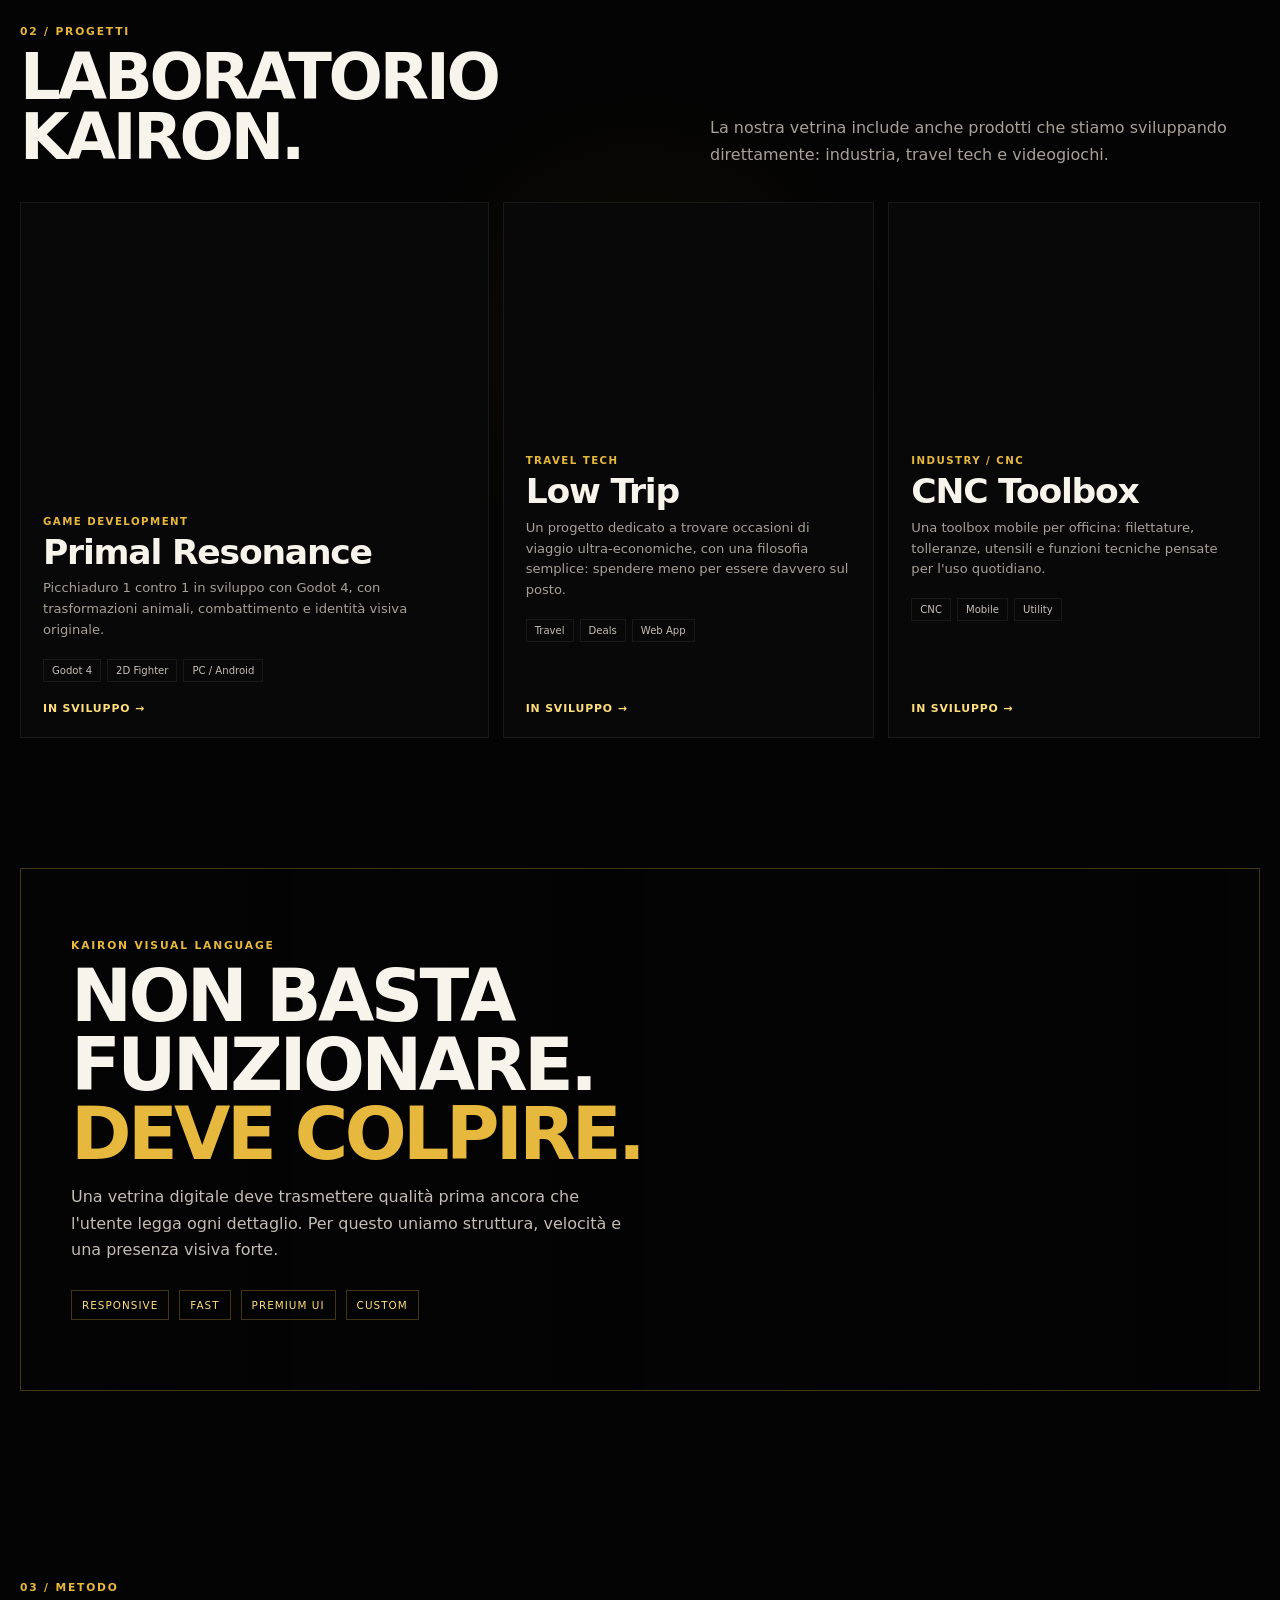
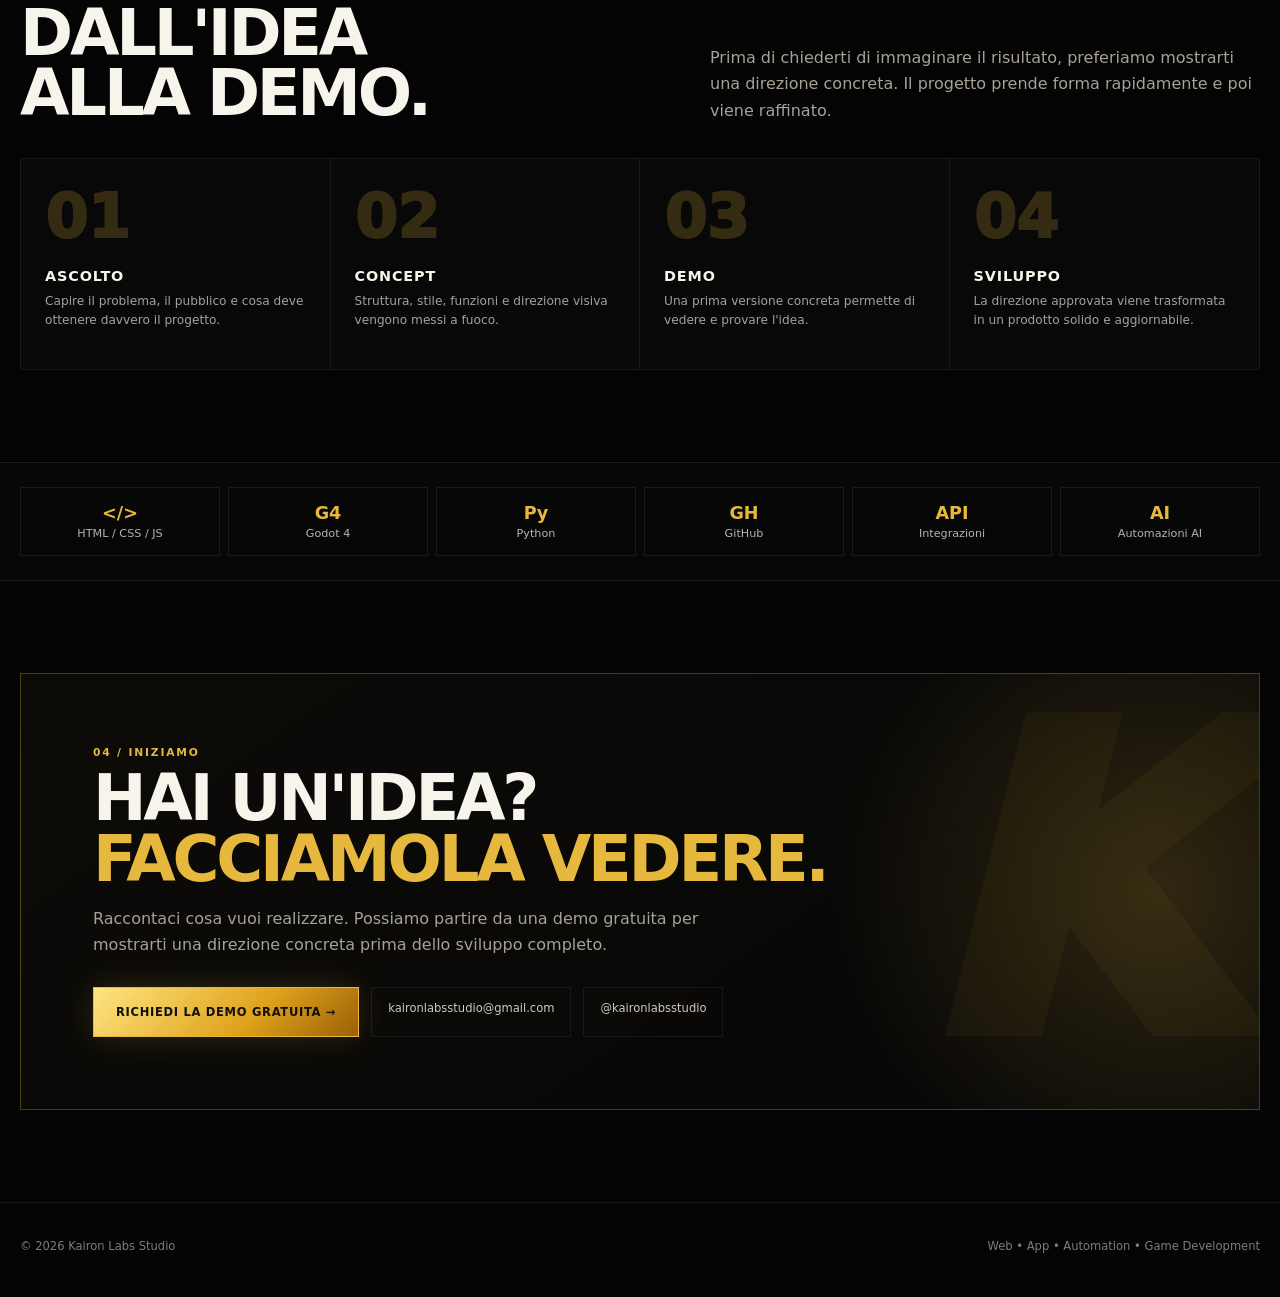
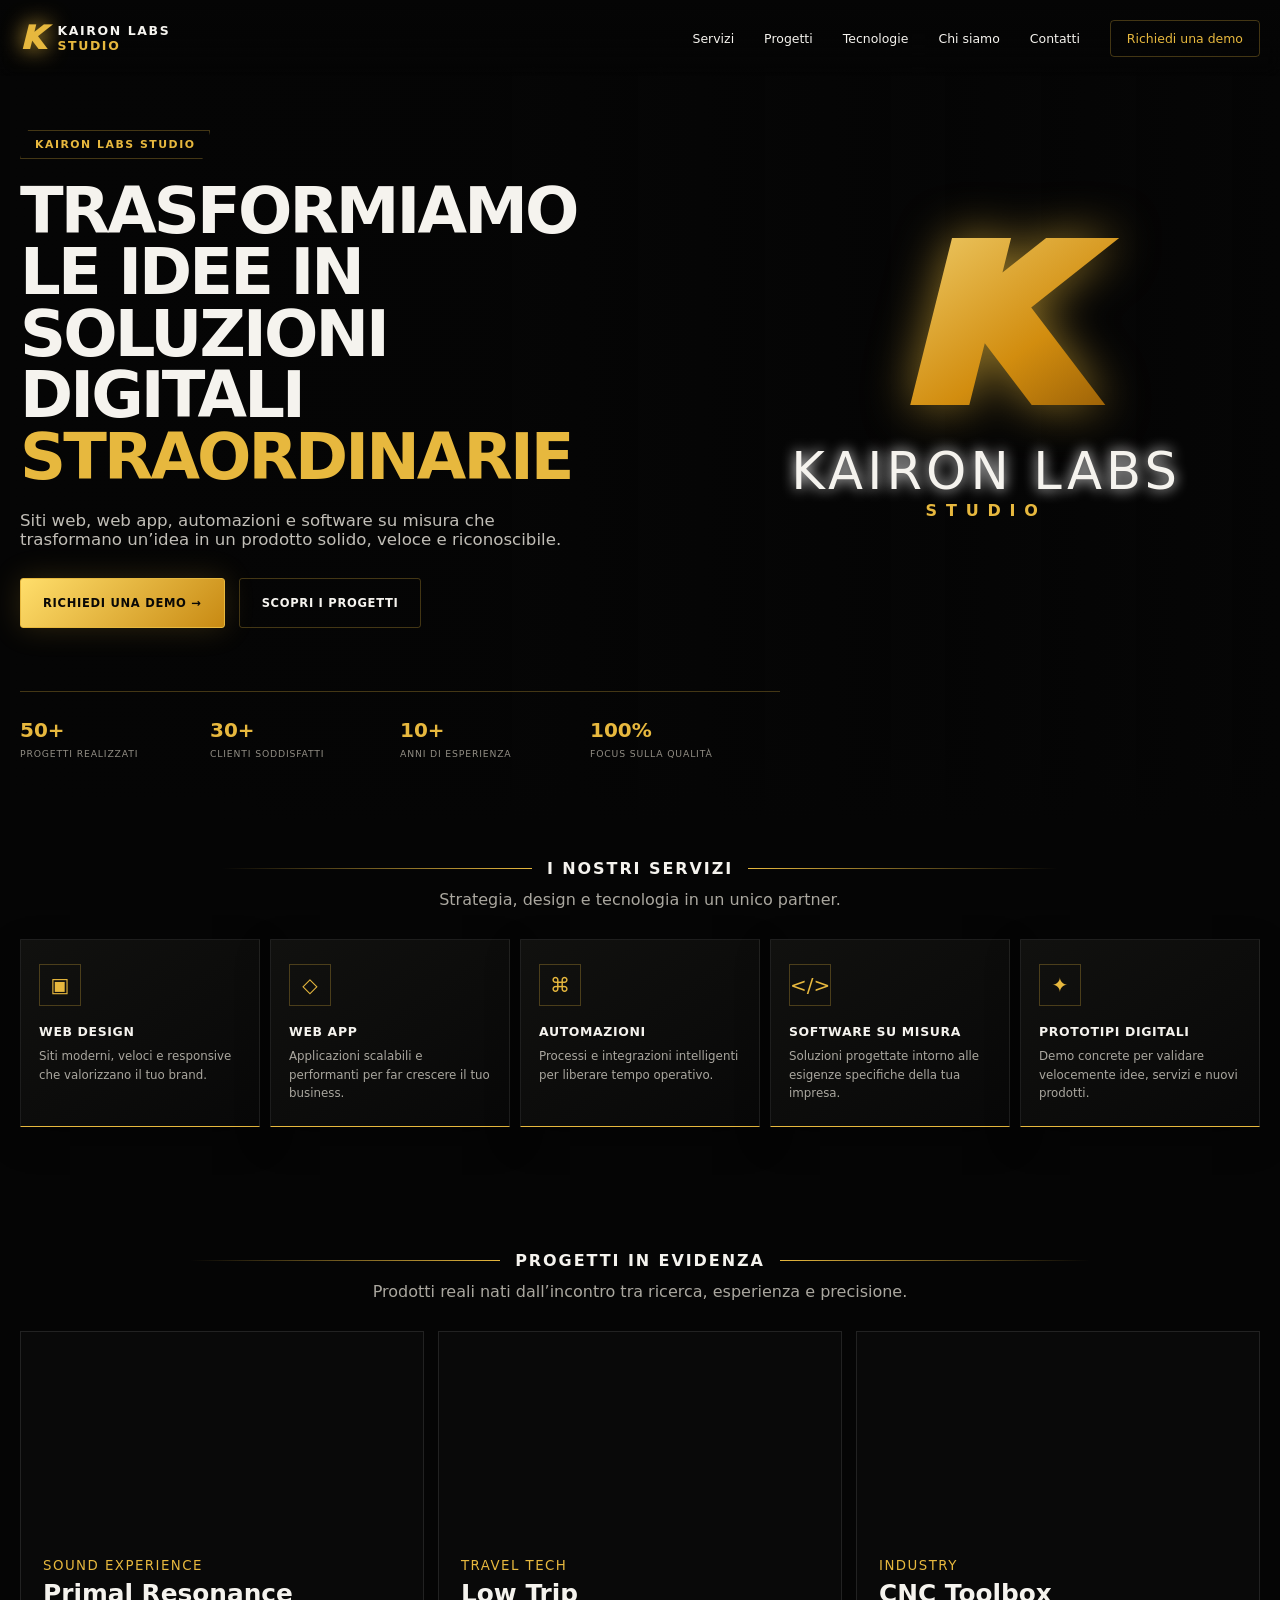
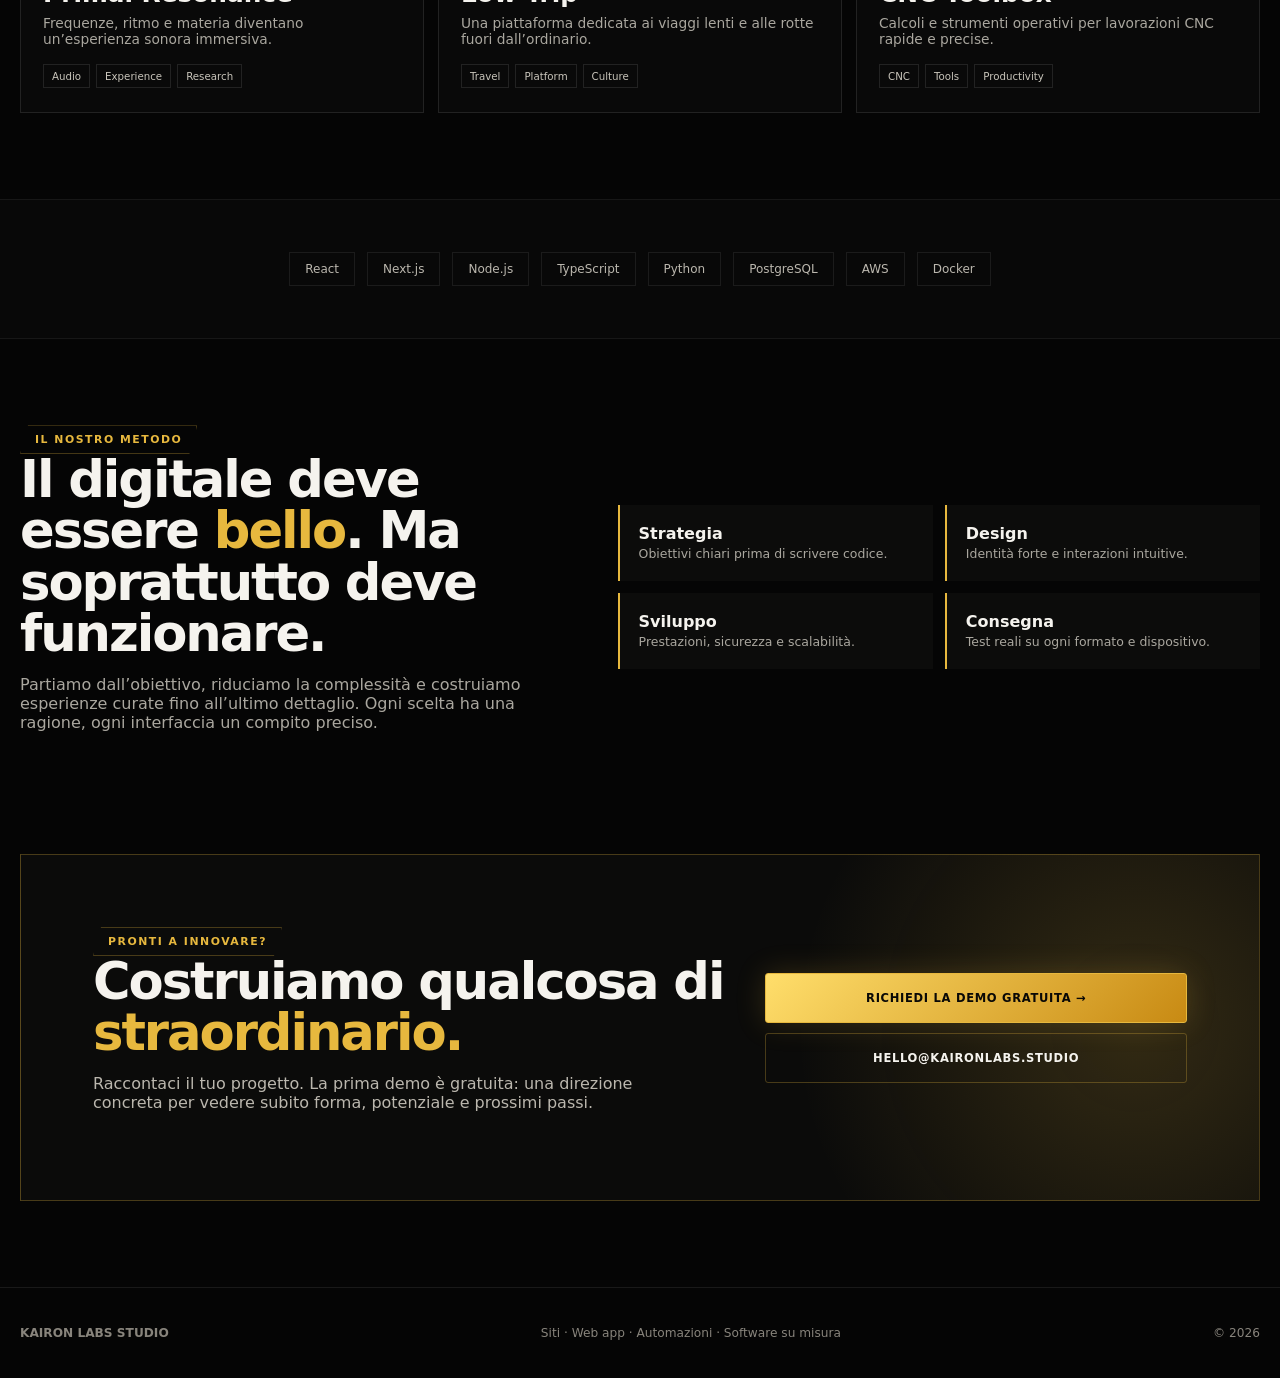
